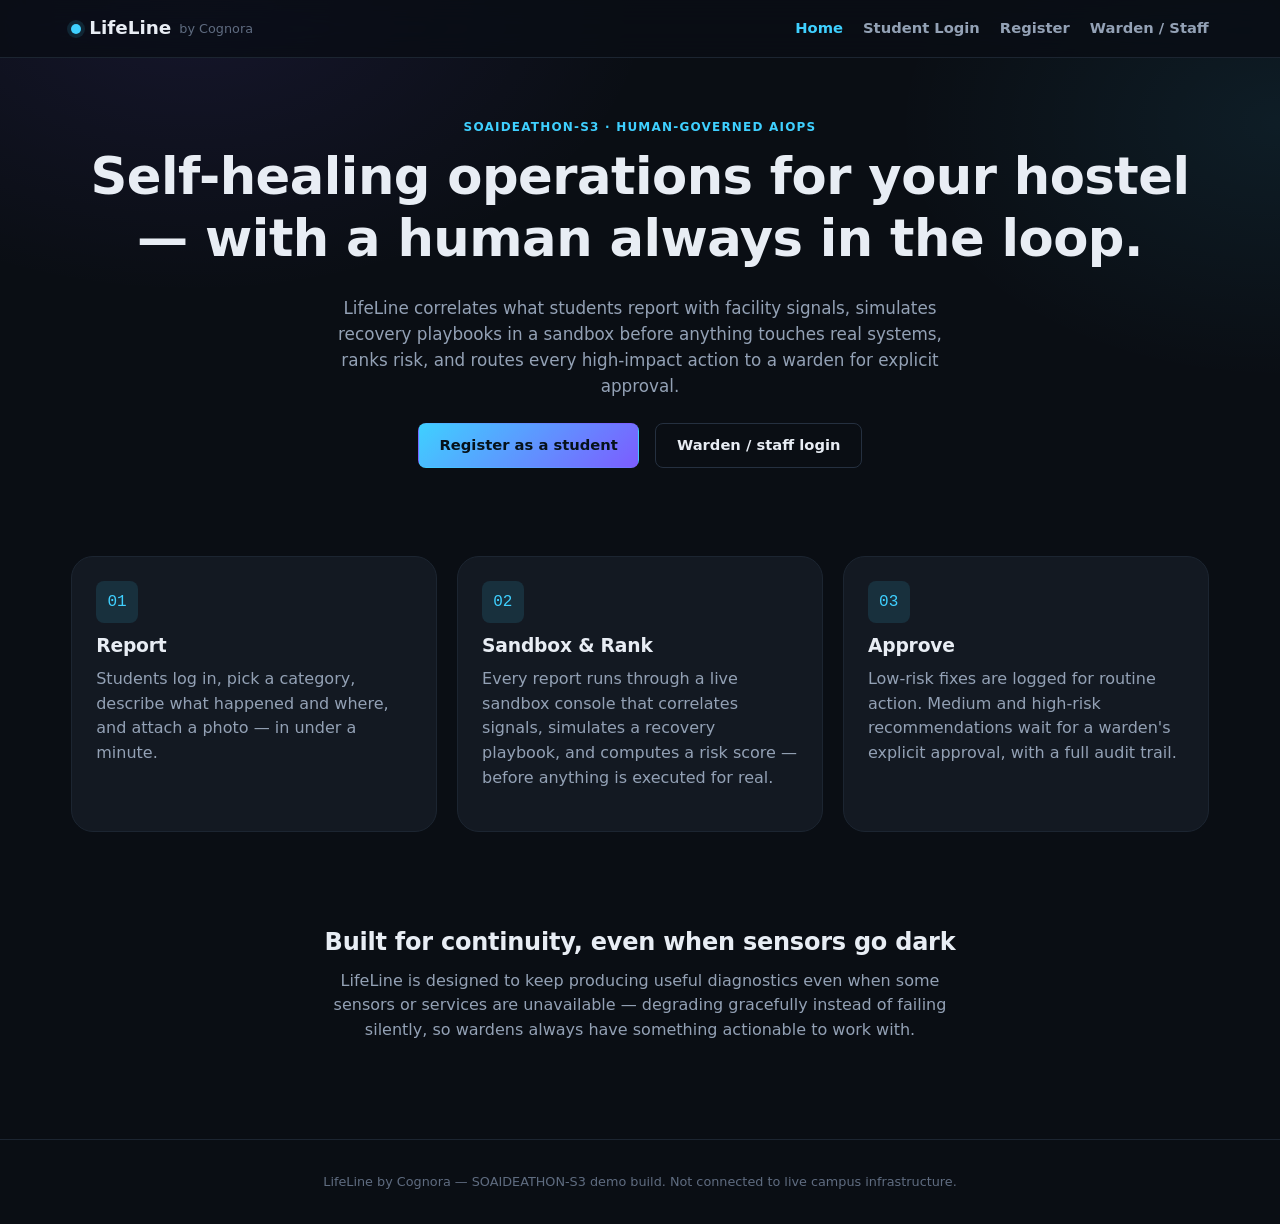
==== lifeline/index.html @ 4afcc05f "first commit" ====
<!DOCTYPE html>
<html lang="en">
<head>
  <meta charset="UTF-8">
  <meta name="viewport" content="width=device-width, initial-scale=1.0">
  <title>LifeLine by Cognora — Self-Healing Hostel Ops Controller</title>
  <meta name="description" content="LifeLine by Cognora is a human-governed AI Ops platform for hostel infrastructure — students report issues, an AI engine simulates and ranks fixes in a sandbox, and wardens approve high-impact actions.">
  <link rel="stylesheet" href="css/style.css">
</head>
<body>
  <a class="skip-link" href="#main-content">Skip to main content</a>

  <header class="site-header">
    <div class="container nav-bar">
      <a class="brand" href="index.html">
        <span class="brand__pulse" aria-hidden="true"></span>
        LifeLine <span class="brand__sub">by Cognora</span>
      </a>
      <nav class="nav-links" aria-label="Primary">
        <a href="index.html" aria-current="page">Home</a>
        <a href="login.html">Student Login</a>
        <a href="register.html">Register</a>
        <a href="admin-login.html">Warden / Staff</a>
      </nav>
    </div>
  </header>

  <main id="main-content">
    <section class="hero">
      <div class="container">
        <p class="eyebrow">SOAIDEATHON-S3 · Human-Governed AIOps</p>
        <h1>Self-healing operations for your hostel — with a human always in the loop.</h1>
        <p class="lede">
          LifeLine correlates what students report with facility signals, simulates recovery
          playbooks in a sandbox before anything touches real systems, ranks risk, and routes
          every high-impact action to a warden for explicit approval.
        </p>
        <div class="cluster" style="display:flex; gap:1rem; justify-content:center; flex-wrap:wrap; margin-top:1.5rem;">
          <a class="btn btn--primary" href="register.html">Register as a student</a>
          <a class="btn btn--ghost" href="admin-login.html">Warden / staff login</a>
        </div>
      </div>
    </section>

    <section class="section">
      <div class="container">
        <div class="grid grid--auto">
          <div class="card">
            <div class="card-grid-icon" aria-hidden="true">01</div>
            <h3>Report</h3>
            <p>Students log in, pick a category, describe what happened and where, and attach a photo — in under a minute.</p>
          </div>
          <div class="card">
            <div class="card-grid-icon" aria-hidden="true">02</div>
            <h3>Sandbox &amp; Rank</h3>
            <p>Every report runs through a live sandbox console that correlates signals, simulates a recovery playbook, and computes a risk score — before anything is executed for real.</p>
          </div>
          <div class="card">
            <div class="card-grid-icon" aria-hidden="true">03</div>
            <h3>Approve</h3>
            <p>Low-risk fixes are logged for routine action. Medium and high-risk recommendations wait for a warden's explicit approval, with a full audit trail.</p>
          </div>
        </div>
      </div>
    </section>

    <section class="section">
      <div class="container container--narrow" style="text-align:center;">
        <h2>Built for continuity, even when sensors go dark</h2>
        <p>
          LifeLine is designed to keep producing useful diagnostics even when some sensors or
          services are unavailable — degrading gracefully instead of failing silently, so wardens
          always have something actionable to work with.
        </p>
      </div>
    </section>
  </main>

  <footer class="site-footer">
    <div class="container">
      LifeLine by Cognora — SOAIDEATHON-S3 demo build. Not connected to live campus infrastructure.
    </div>
  </footer>
</body>
</html>
---- lifeline/css/style.css ----
/* ============================================================================
   LifeLine by Cognora — Shared Stylesheet
   Sections: Tokens, Reset, Layout, Nav, Buttons, Cards, Forms, Auth,
             Report Flow, Sandbox Console, Risk Badges, Admin Dashboard,
             Audit Trail, Toasts, Responsive
   ============================================================================ */

:root {
  --bg: #0a0e14;
  --bg-alt: #0f141c;
  --surface: #131922;
  --surface-2: #1a212c;
  --border: #253040;
  --border-soft: #1c2531;
  --text: #e8edf4;
  --text-muted: #93a1b5;
  --text-faint: #5f6c80;

  --accent: #3fd0ff;
  --accent-2: #7c5cff;
  --accent-soft: rgba(63, 208, 255, 0.12);

  --risk-low: #35d68f;
  --risk-low-bg: rgba(53, 214, 143, 0.12);
  --risk-medium: #ffb84d;
  --risk-medium-bg: rgba(255, 184, 77, 0.12);
  --risk-high: #ff5d6c;
  --risk-high-bg: rgba(255, 93, 108, 0.14);

  --status-pending: #ffb84d;
  --status-review: #3fd0ff;
  --status-approved: #35d68f;
  --status-rejected: #ff5d6c;

  --radius-sm: 8px;
  --radius-md: 14px;
  --radius-lg: 22px;
  --font-sans: "Segoe UI", system-ui, -apple-system, "Inter", "Helvetica Neue", Arial, sans-serif;
  --font-mono: "Cascadia Code", "SFMono-Regular", Consolas, Menlo, monospace;
  --transition: 200ms cubic-bezier(0.4, 0, 0.2, 1);
  --container: min(76rem, 92vw);
}

* , *::before, *::after { box-sizing: border-box; }

html { scroll-behavior: smooth; }

body {
  margin: 0;
  min-width: 320px;
  background:
    radial-gradient(60% 40% at 15% 0%, rgba(124, 92, 255, 0.10), transparent 60%),
    radial-gradient(50% 35% at 100% 10%, rgba(63, 208, 255, 0.08), transparent 60%),
    var(--bg);
  color: var(--text);
  font-family: var(--font-sans);
  line-height: 1.55;
  overflow-x: hidden;
}

img { max-width: 100%; display: block; }

h1, h2, h3, h4 { line-height: 1.2; margin: 0 0 0.5em; letter-spacing: -0.01em; }
p { margin: 0 0 1em; color: var(--text-muted); }
a { color: var(--accent); text-decoration: none; }
a:hover { text-decoration: underline; }

::selection { background: var(--accent-soft); color: var(--text); }

/* --------------------------------------------------------------------------
   LAYOUT
   -------------------------------------------------------------------------- */
.container { width: 100%; max-width: var(--container); margin-inline: auto; padding-inline: 1.25rem; }
.container--narrow { max-width: 42rem; }
.section { padding-block: 3rem; }
.stack { display: flex; flex-direction: column; gap: 1rem; }
.grid { display: grid; gap: 1.25rem; }
.grid--auto { grid-template-columns: repeat(auto-fit, minmax(min(100%, 15rem), 1fr)); }

:focus { outline: none; }
a:focus-visible, button:focus-visible, input:focus-visible, textarea:focus-visible, select:focus-visible {
  outline: 2px solid var(--accent);
  outline-offset: 3px;
  border-radius: var(--radius-sm);
}

/* --------------------------------------------------------------------------
   NAV / HEADER
   -------------------------------------------------------------------------- */
.site-header {
  position: sticky;
  top: 0;
  z-index: 100;
  background: rgba(10, 14, 20, 0.85);
  backdrop-filter: blur(14px) saturate(160%);
  border-bottom: 1px solid var(--border-soft);
}

.nav-bar {
  display: flex;
  align-items: center;
  justify-content: space-between;
  gap: 1rem;
  padding-block: 0.9rem;
  flex-wrap: wrap;
}

.brand {
  display: inline-flex;
  align-items: center;
  gap: 0.5rem;
  font-weight: 800;
  font-size: 1.15rem;
  color: var(--text);
  text-decoration: none;
}

.brand__pulse {
  width: 10px; height: 10px; border-radius: 50%;
  background: var(--accent);
  box-shadow: 0 0 0 4px var(--accent-soft);
  animation: pulse 2.2s ease-in-out infinite;
  flex-shrink: 0;
}

.brand__sub { color: var(--text-faint); font-weight: 500; font-size: 0.8rem; }

.nav-links { display: flex; align-items: center; gap: 1.25rem; flex-wrap: wrap; }
.nav-links a { color: var(--text-muted); font-weight: 600; font-size: 0.92rem; text-decoration: none; }
.nav-links a:hover { color: var(--text); }
.nav-links a[aria-current="page"] { color: var(--accent); }

/* --------------------------------------------------------------------------
   BUTTONS
   -------------------------------------------------------------------------- */
.btn {
  display: inline-flex;
  align-items: center;
  justify-content: center;
  gap: 0.5rem;
  min-height: 2.75rem;
  padding: 0.7em 1.4em;
  border-radius: var(--radius-sm);
  font-weight: 700;
  font-size: 0.92rem;
  cursor: pointer;
  border: 1px solid transparent;
  transition: transform var(--transition), background-color var(--transition), border-color var(--transition), box-shadow var(--transition);
  text-decoration: none !important;
}
.btn:active { transform: translateY(1px); }
.btn:disabled { opacity: 0.55; cursor: not-allowed; }

.btn--primary {
  background: linear-gradient(135deg, var(--accent), var(--accent-2));
  color: #06121a;
}
.btn--primary:hover { box-shadow: 0 10px 26px -10px rgba(63, 208, 255, 0.5); }

.btn--ghost { background: transparent; color: var(--text); border-color: var(--border); }
.btn--ghost:hover { border-color: var(--accent); color: var(--accent); }

.btn--danger { background: transparent; color: var(--risk-high); border-color: rgba(255, 93, 108, 0.4); }
.btn--danger:hover { background: var(--risk-high-bg); }

.btn--block { width: 100%; }
.btn--sm { min-height: 2.2rem; padding: 0.45em 1em; font-size: 0.82rem; }

/* --------------------------------------------------------------------------
   CARDS
   -------------------------------------------------------------------------- */
.card {
  background: var(--surface);
  border: 1px solid var(--border-soft);
  border-radius: var(--radius-lg);
  padding: 1.5rem;
}

.card--tight { padding: 1.1rem; border-radius: var(--radius-md); }

.card-grid-icon {
  width: 2.6rem; height: 2.6rem;
  display: grid; place-items: center;
  border-radius: var(--radius-sm);
  background: var(--accent-soft);
  color: var(--accent);
  font-family: var(--font-mono);
  margin-bottom: 0.75rem;
}

/* --------------------------------------------------------------------------
   FORMS
   -------------------------------------------------------------------------- */
.field { display: flex; flex-direction: column; gap: 0.4rem; margin-bottom: 1.1rem; }
.field label { font-size: 0.85rem; font-weight: 700; color: var(--text); }
.field .hint { font-size: 0.78rem; color: var(--text-faint); }
.required-mark { color: var(--accent); }

input, textarea, select {
  font: inherit;
  color: var(--text);
  background: var(--bg-alt);
  border: 1px solid var(--border);
  border-radius: var(--radius-sm);
  padding: 0.75em 0.9em;
  min-height: 2.75rem;
  width: 100%;
  transition: border-color var(--transition), box-shadow var(--transition);
}
textarea { min-height: 7rem; resize: vertical; }
input::placeholder, textarea::placeholder { color: var(--text-faint); }
input:hover, textarea:hover, select:hover { border-color: #37455a; }
input:focus-visible, textarea:focus-visible, select:focus-visible { border-color: var(--accent); }

input[type="file"] {
  padding: 0.6em;
  background: var(--bg-alt);
  cursor: pointer;
}

.field-error {
  font-size: 0.78rem;
  color: var(--risk-high);
  min-height: 1em;
}

.form-grid { display: grid; gap: 1rem 1.25rem; grid-template-columns: 1fr; }
@media (min-width: 40rem) {
  .form-grid--two { grid-template-columns: 1fr 1fr; }
}

/* --------------------------------------------------------------------------
   AUTH SHELL
   -------------------------------------------------------------------------- */
.auth-shell {
  min-height: calc(100vh - 68px);
  display: grid;
  place-items: center;
  padding-block: 3rem;
}

.auth-card {
  width: min(30rem, 92vw);
  background: var(--surface);
  border: 1px solid var(--border-soft);
  border-radius: var(--radius-lg);
  padding: 2rem;
}

.auth-card--wide { width: min(40rem, 94vw); }

.auth-card__foot {
  text-align: center;
  margin-top: 1.25rem;
  font-size: 0.88rem;
  color: var(--text-muted);
}

/* --------------------------------------------------------------------------
   STATUS / RISK BADGES
   -------------------------------------------------------------------------- */
.badge {
  display: inline-flex;
  align-items: center;
  gap: 0.4em;
  font-size: 0.72rem;
  font-weight: 800;
  letter-spacing: 0.03em;
  text-transform: uppercase;
  padding: 0.32em 0.7em;
  border-radius: 999px;
  border: 1px solid transparent;
}

.badge::before { content: ""; width: 0.5em; height: 0.5em; border-radius: 50%; flex-shrink: 0; }

.badge--risk-low { color: var(--risk-low); background: var(--risk-low-bg); }
.badge--risk-low::before { background: var(--risk-low); }
.badge--risk-medium { color: var(--risk-medium); background: var(--risk-medium-bg); }
.badge--risk-medium::before { background: var(--risk-medium); }
.badge--risk-high { color: var(--risk-high); background: var(--risk-high-bg); }
.badge--risk-high::before { background: var(--risk-high); }

.badge--status-pending { color: var(--status-pending); background: rgba(255, 184, 77, 0.12); }
.badge--status-pending::before { background: var(--status-pending); }
.badge--status-in_review { color: var(--status-review); background: var(--accent-soft); }
.badge--status-in_review::before { background: var(--status-review); }
.badge--status-approved { color: var(--status-approved); background: rgba(53, 214, 143, 0.12); }
.badge--status-approved::before { background: var(--status-approved); }
.badge--status-rejected { color: var(--status-rejected); background: rgba(255, 93, 108, 0.12); }
.badge--status-rejected::before { background: var(--status-rejected); }

/* --------------------------------------------------------------------------
   REPORT FORM
   -------------------------------------------------------------------------- */
.category-grid {
  display: grid;
  grid-template-columns: repeat(auto-fill, minmax(9rem, 1fr));
  gap: 0.6rem;
}

.category-option { position: relative; }
.category-option input {
  position: absolute;
  opacity: 0;
  inset: 0;
  width: 100%;
  height: 100%;
  min-height: 0;
  cursor: pointer;
}

.category-option label {
  display: flex;
  flex-direction: column;
  align-items: center;
  gap: 0.35rem;
  text-align: center;
  padding: 0.9rem 0.5rem;
  border: 1px solid var(--border);
  border-radius: var(--radius-md);
  background: var(--bg-alt);
  font-size: 0.82rem;
  font-weight: 700;
  color: var(--text-muted);
  cursor: pointer;
  transition: border-color var(--transition), color var(--transition), background var(--transition);
}

.category-option label .emoji { font-size: 1.4rem; }

.category-option input:checked + label {
  border-color: var(--accent);
  color: var(--text);
  background: var(--accent-soft);
}

.category-option input:focus-visible + label {
  outline: 2px solid var(--accent);
  outline-offset: 2px;
}

/* --------------------------------------------------------------------------
   SANDBOX CONSOLE — the centerpiece
   -------------------------------------------------------------------------- */
.sandbox {
  border: 1px solid rgba(63, 208, 255, 0.35);
  border-radius: var(--radius-lg);
  background:
    linear-gradient(180deg, rgba(63, 208, 255, 0.05), transparent 40%),
    var(--surface);
  overflow: hidden;
  box-shadow: 0 0 0 1px rgba(63, 208, 255, 0.05), 0 30px 60px -30px rgba(63, 208, 255, 0.25);
}

.sandbox__header {
  display: flex;
  align-items: center;
  justify-content: space-between;
  gap: 1rem;
  padding: 1rem 1.4rem;
  border-bottom: 1px solid var(--border-soft);
  background: rgba(63, 208, 255, 0.04);
}

.sandbox__title { display: flex; align-items: center; gap: 0.6rem; margin: 0; font-size: 1.05rem; }

.sandbox__dot {
  width: 10px; height: 10px; border-radius: 50%;
  background: var(--text-faint);
  flex-shrink: 0;
}
.sandbox--running .sandbox__dot { background: var(--accent); animation: pulse 1.2s ease-in-out infinite; }
.sandbox--done .sandbox__dot { background: var(--risk-low); }

.sandbox__status-text { font-family: var(--font-mono); font-size: 0.78rem; color: var(--text-faint); }

.sandbox__body { padding: 1.4rem; }

.sandbox__log {
  font-family: var(--font-mono);
  font-size: 0.85rem;
  background: #060a10;
  border: 1px solid var(--border-soft);
  border-radius: var(--radius-md);
  padding: 1rem 1.1rem;
  max-height: 16rem;
  overflow-y: auto;
}

.sandbox__log-line {
  display: flex;
  gap: 0.6rem;
  padding-block: 0.28rem;
  color: var(--text-muted);
  opacity: 0;
  animation: fade-in var(--transition) forwards;
}

.sandbox__log-line .ts { color: var(--text-faint); flex-shrink: 0; }
.sandbox__log-line .ok { color: var(--risk-low); }
.sandbox__log-line .warn { color: var(--risk-medium); }
.sandbox__log-line .crit { color: var(--risk-high); }

.sandbox__meter-row {
  display: grid;
  grid-template-columns: repeat(auto-fit, minmax(9rem, 1fr));
  gap: 0.9rem;
  margin-top: 1.2rem;
}

.sandbox__meter { text-align: center; }
.sandbox__meter-value { font-family: var(--font-mono); font-size: 1.3rem; font-weight: 700; color: var(--accent); }
.sandbox__meter-label { font-size: 0.72rem; text-transform: uppercase; letter-spacing: 0.06em; color: var(--text-faint); }

.sandbox__result {
  margin-top: 1.4rem;
  padding-top: 1.4rem;
  border-top: 1px dashed var(--border);
  display: none;
}
.sandbox--done .sandbox__result { display: block; }

.sandbox__approval-note {
  display: flex;
  gap: 0.6rem;
  align-items: flex-start;
  padding: 0.9rem 1rem;
  border-radius: var(--radius-md);
  background: var(--risk-medium-bg);
  border: 1px solid rgba(255, 184, 77, 0.35);
  font-size: 0.85rem;
  margin-top: 1rem;
}

/* --------------------------------------------------------------------------
   AUDIT TRAIL
   -------------------------------------------------------------------------- */
.audit-trail {
  border-left: 2px solid var(--border);
  padding-left: 1.1rem;
  display: flex;
  flex-direction: column;
  gap: 0.9rem;
  margin-left: 0.2rem;
}

.audit-item { position: relative; font-size: 0.85rem; }
.audit-item::before {
  content: "";
  position: absolute;
  left: -1.42rem;
  top: 0.3rem;
  width: 9px; height: 9px;
  border-radius: 50%;
  background: var(--accent);
  box-shadow: 0 0 0 3px var(--bg);
}
.audit-item .audit-actor { font-weight: 700; color: var(--text); }
.audit-item .audit-time { color: var(--text-faint); font-family: var(--font-mono); font-size: 0.75rem; }

/* --------------------------------------------------------------------------
   DASHBOARD (student "my reports" + admin console)
   -------------------------------------------------------------------------- */
.filter-bar {
  display: flex;
  flex-wrap: wrap;
  gap: 0.6rem;
  margin-bottom: 1.5rem;
}

.filter-chip {
  padding: 0.4em 0.9em;
  border-radius: 999px;
  border: 1px solid var(--border);
  background: var(--surface);
  color: var(--text-muted);
  font-size: 0.8rem;
  font-weight: 700;
  cursor: pointer;
}
.filter-chip[aria-pressed="true"] { border-color: var(--accent); color: var(--accent); background: var(--accent-soft); }

.report-row {
  display: grid;
  gap: 0.9rem;
  padding: 1.1rem 1.3rem;
  border: 1px solid var(--border-soft);
  border-radius: var(--radius-md);
  background: var(--surface);
  margin-bottom: 0.9rem;
}

.report-row__top {
  display: flex;
  flex-wrap: wrap;
  align-items: center;
  justify-content: space-between;
  gap: 0.6rem;
}

.report-row__meta { display: flex; flex-wrap: wrap; gap: 0.5rem; font-size: 0.78rem; color: var(--text-faint); }

.report-row__actions { display: flex; gap: 0.6rem; flex-wrap: wrap; margin-top: 0.4rem; }

.report-detail-grid {
  display: grid;
  gap: 1rem;
  grid-template-columns: 1fr;
}
@media (min-width: 55rem) {
  .report-detail-grid { grid-template-columns: 1.3fr 1fr; align-items: start; }
}

.stat-strip {
  display: grid;
  grid-template-columns: repeat(auto-fit, minmax(8rem, 1fr));
  gap: 0.9rem;
  margin-bottom: 1.75rem;
}
.stat-box {
  text-align: center;
  padding: 1.1rem 0.5rem;
  border: 1px solid var(--border-soft);
  border-radius: var(--radius-md);
  background: var(--surface);
}
.stat-box__num { font-family: var(--font-mono); font-size: 1.6rem; font-weight: 700; color: var(--accent); display: block; }
.stat-box__label { font-size: 0.72rem; text-transform: uppercase; letter-spacing: 0.05em; color: var(--text-faint); }

/* --------------------------------------------------------------------------
   TOASTS
   -------------------------------------------------------------------------- */
.toast-region {
  position: fixed;
  bottom: 1.25rem;
  right: 1.25rem;
  z-index: 1000;
  display: flex;
  flex-direction: column;
  gap: 0.6rem;
  max-width: min(24rem, 90vw);
}

.toast {
  padding: 0.85rem 1.1rem;
  border-radius: var(--radius-md);
  background: var(--surface-2);
  border: 1px solid var(--border);
  font-size: 0.85rem;
  box-shadow: 0 12px 30px -12px rgba(0,0,0,0.55);
  animation: fade-in var(--transition) forwards;
}
.toast--error { border-color: rgba(255, 93, 108, 0.5); }
.toast--success { border-color: rgba(53, 214, 143, 0.5); }

/* --------------------------------------------------------------------------
   MISC
   -------------------------------------------------------------------------- */
.eyebrow {
  display: inline-flex;
  align-items: center;
  gap: 0.4em;
  font-size: 0.75rem;
  font-weight: 800;
  letter-spacing: 0.1em;
  text-transform: uppercase;
  color: var(--accent);
  margin-bottom: 0.6rem;
}

.hero {
  padding-block: 3.5rem 2.5rem;
  text-align: center;
}
.hero h1 { font-size: clamp(2rem, 1.6rem + 2vw, 3.2rem); }
.hero p.lede { max-width: 40rem; margin-inline: auto; font-size: 1.05rem; }

.divider { border: none; border-top: 1px solid var(--border-soft); margin-block: 1.5rem; }

.sr-only {
  position: absolute; width: 1px; height: 1px; padding: 0; margin: -1px;
  overflow: hidden; clip: rect(0,0,0,0); white-space: nowrap; border: 0;
}

.skip-link {
  position: absolute; top: -100%; left: 1rem; z-index: 1000;
  background: var(--accent); color: #06121a; padding: 0.5em 1em;
  border-radius: var(--radius-sm); font-weight: 700; transition: top var(--transition);
}
.skip-link:focus { top: 1rem; }

.spinner {
  width: 1em; height: 1em;
  border: 2px solid rgba(255,255,255,0.25);
  border-top-color: currentColor;
  border-radius: 50%;
  animation: spin 0.7s linear infinite;
  display: inline-block;
}

.empty-state {
  text-align: center;
  padding: 3rem 1rem;
  color: var(--text-faint);
  border: 1px dashed var(--border);
  border-radius: var(--radius-lg);
}

/* --------------------------------------------------------------------------
   ANIMATIONS
   -------------------------------------------------------------------------- */
@keyframes pulse {
  0%, 100% { box-shadow: 0 0 0 0 rgba(63, 208, 255, 0.5); }
  50% { box-shadow: 0 0 0 6px rgba(63, 208, 255, 0); }
}
@keyframes fade-in { from { opacity: 0; transform: translateY(4px); } to { opacity: 1; transform: translateY(0); } }
@keyframes spin { to { transform: rotate(360deg); } }

@media (prefers-reduced-motion: reduce) {
  * { animation-duration: 0.01ms !important; }
  html { scroll-behavior: auto; }
}

/* --------------------------------------------------------------------------
   FOOTER
   -------------------------------------------------------------------------- */
.site-footer {
  border-top: 1px solid var(--border-soft);
  padding-block: 2rem;
  margin-top: 2rem;
  text-align: center;
  color: var(--text-faint);
  font-size: 0.8rem;
}
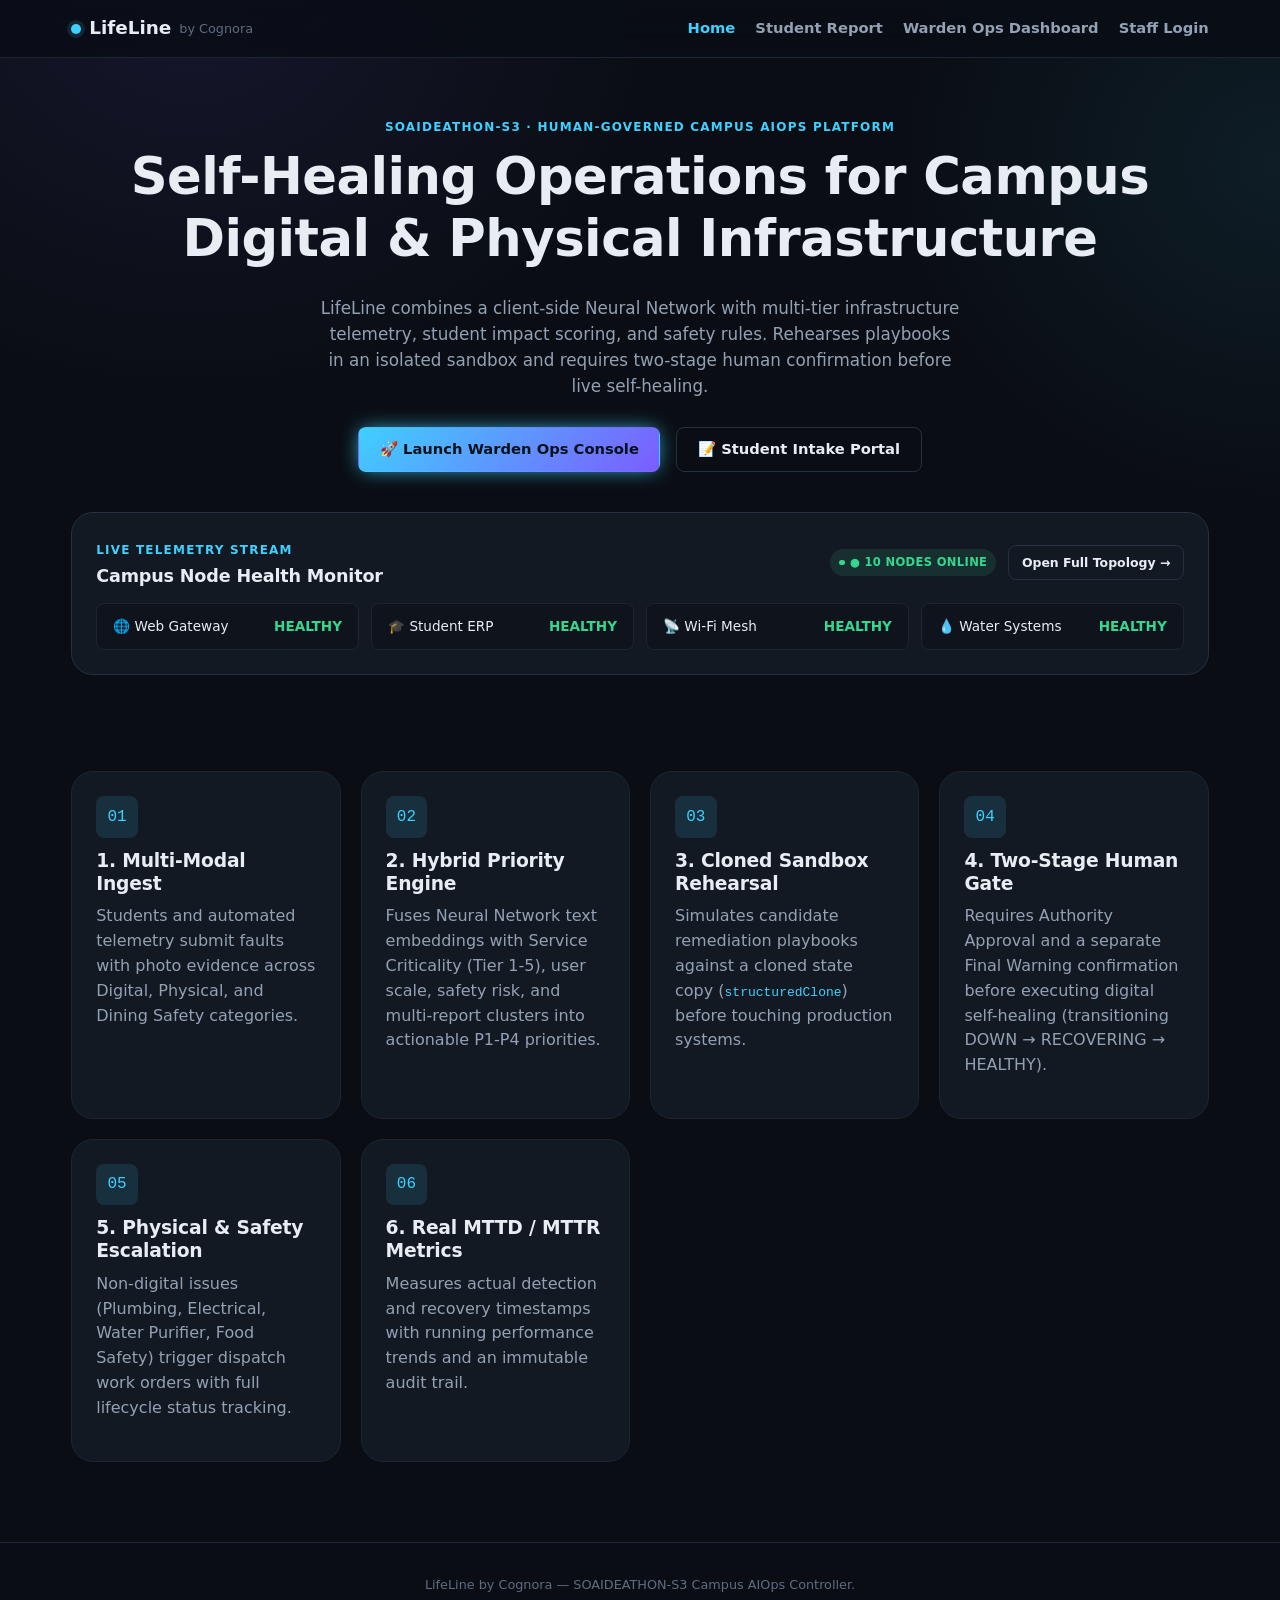
==== commit 19922c5d: "feat: implement comprehensive AIOps admin dashboard with topology, fault injection, and incident mon" ====
--- a/lifeline/index.html
+++ b/lifeline/index.html
@@ -3,8 +3,8 @@
 <head>
   <meta charset="UTF-8">
   <meta name="viewport" content="width=device-width, initial-scale=1.0">
-  <title>LifeLine by Cognora — Self-Healing Hostel Ops Controller</title>
-  <meta name="description" content="LifeLine by Cognora is a human-governed AI Ops platform for hostel infrastructure — students report issues, an AI engine simulates and ranks fixes in a sandbox, and wardens approve high-impact actions.">
+  <title>LifeLine by Cognora — Self-Healing Campus AIOps Controller</title>
+  <meta name="description" content="LifeLine is a human-governed AIOps platform for campus digital and physical infrastructure. Combines Neural Network classification, Hybrid Operational Priority, Sandbox simulation, and Two-Stage Self-Healing.">
   <link rel="stylesheet" href="css/style.css">
 </head>
 <body>
@@ -18,9 +18,9 @@
       </a>
       <nav class="nav-links" aria-label="Primary">
         <a href="index.html" aria-current="page">Home</a>
-        <a href="login.html">Student Login</a>
-        <a href="register.html">Register</a>
-        <a href="admin-login.html">Warden / Staff</a>
+        <a href="report.html">Student Report</a>
+        <a href="admin.html">Warden Ops Dashboard</a>
+        <a href="admin-login.html">Staff Login</a>
       </nav>
     </div>
   </header>
@@ -28,16 +28,51 @@
   <main id="main-content">
     <section class="hero">
       <div class="container">
-        <p class="eyebrow">SOAIDEATHON-S3 · Human-Governed AIOps</p>
-        <h1>Self-healing operations for your hostel — with a human always in the loop.</h1>
+        <p class="eyebrow">SOAIDEATHON-S3 · Human-Governed Campus AIOps Platform</p>
+        <h1>Self-Healing Operations for Campus Digital &amp; Physical Infrastructure</h1>
         <p class="lede">
-          LifeLine correlates what students report with facility signals, simulates recovery
-          playbooks in a sandbox before anything touches real systems, ranks risk, and routes
-          every high-impact action to a warden for explicit approval.
+          LifeLine combines a client-side Neural Network with multi-tier infrastructure telemetry, student impact scoring, and safety rules. Rehearses playbooks in an isolated sandbox and requires two-stage human confirmation before live self-healing.
         </p>
-        <div class="cluster" style="display:flex; gap:1rem; justify-content:center; flex-wrap:wrap; margin-top:1.5rem;">
-          <a class="btn btn--primary" href="register.html">Register as a student</a>
-          <a class="btn btn--ghost" href="admin-login.html">Warden / staff login</a>
+        <div class="cluster" style="display:flex; gap:1rem; justify-content:center; flex-wrap:wrap; margin-top:1.75rem;">
+          <a class="btn btn--primary" href="admin.html" style="box-shadow: 0 0 20px -4px var(--accent);">🚀 Launch Warden Ops Console</a>
+          <a class="btn btn--ghost" href="report.html">📝 Student Intake Portal</a>
+        </div>
+      </div>
+    </section>
+
+    <!-- Interactive Live Campus Infrastructure Status Teaser -->
+    <section class="section" style="padding-top:0;">
+      <div class="container">
+        <div class="card" style="border: 1px solid var(--border); background: var(--surface);">
+          <div style="display: flex; justify-content: space-between; align-items: center; margin-bottom: 1rem; flex-wrap: wrap; gap: 0.5rem;">
+            <div>
+              <span class="eyebrow" style="margin:0;">Live Telemetry Stream</span>
+              <h3 style="margin: 0.25rem 0 0; font-size: 1.1rem;">Campus Node Health Monitor</h3>
+            </div>
+            <div style="display: flex; gap: 0.75rem; align-items: center;">
+              <span class="badge badge--risk-low">● 10 Nodes Online</span>
+              <a href="admin.html" class="btn btn--ghost btn--sm" style="font-size:0.78rem;">Open Full Topology →</a>
+            </div>
+          </div>
+
+          <div style="display: grid; grid-template-columns: repeat(auto-fit, minmax(min(100%, 12rem), 1fr)); gap: 0.75rem; font-size: 0.85rem;">
+            <div style="background: var(--bg-alt); padding: 0.75rem 1rem; border-radius: var(--radius-sm); border: 1px solid var(--border-soft); display: flex; justify-content: space-between; align-items: center;">
+              <span>🌐 Web Gateway</span>
+              <span style="color:#35d68f; font-weight:700;">HEALTHY</span>
+            </div>
+            <div style="background: var(--bg-alt); padding: 0.75rem 1rem; border-radius: var(--radius-sm); border: 1px solid var(--border-soft); display: flex; justify-content: space-between; align-items: center;">
+              <span>🎓 Student ERP</span>
+              <span style="color:#35d68f; font-weight:700;">HEALTHY</span>
+            </div>
+            <div style="background: var(--bg-alt); padding: 0.75rem 1rem; border-radius: var(--radius-sm); border: 1px solid var(--border-soft); display: flex; justify-content: space-between; align-items: center;">
+              <span>📡 Wi-Fi Mesh</span>
+              <span style="color:#35d68f; font-weight:700;">HEALTHY</span>
+            </div>
+            <div style="background: var(--bg-alt); padding: 0.75rem 1rem; border-radius: var(--radius-sm); border: 1px solid var(--border-soft); display: flex; justify-content: space-between; align-items: center;">
+              <span>💧 Water Systems</span>
+              <span style="color:#35d68f; font-weight:700;">HEALTHY</span>
+            </div>
+          </div>
         </div>
       </div>
     </section>
@@ -47,38 +82,42 @@
         <div class="grid grid--auto">
           <div class="card">
             <div class="card-grid-icon" aria-hidden="true">01</div>
-            <h3>Report</h3>
-            <p>Students log in, pick a category, describe what happened and where, and attach a photo — in under a minute.</p>
+            <h3>1. Multi-Modal Ingest</h3>
+            <p>Students and automated telemetry submit faults with photo evidence across Digital, Physical, and Dining Safety categories.</p>
           </div>
           <div class="card">
             <div class="card-grid-icon" aria-hidden="true">02</div>
-            <h3>Sandbox &amp; Rank</h3>
-            <p>Every report runs through a live sandbox console that correlates signals, simulates a recovery playbook, and computes a risk score — before anything is executed for real.</p>
+            <h3>2. Hybrid Priority Engine</h3>
+            <p>Fuses Neural Network text embeddings with Service Criticality (Tier 1-5), user scale, safety risk, and multi-report clusters into actionable P1-P4 priorities.</p>
           </div>
           <div class="card">
             <div class="card-grid-icon" aria-hidden="true">03</div>
-            <h3>Approve</h3>
-            <p>Low-risk fixes are logged for routine action. Medium and high-risk recommendations wait for a warden's explicit approval, with a full audit trail.</p>
+            <h3>3. Cloned Sandbox Rehearsal</h3>
+            <p>Simulates candidate remediation playbooks against a cloned state copy (<code style="color:var(--accent);">structuredClone</code>) before touching production systems.</p>
+          </div>
+          <div class="card">
+            <div class="card-grid-icon" aria-hidden="true">04</div>
+            <h3>4. Two-Stage Human Gate</h3>
+            <p>Requires Authority Approval and a separate Final Warning confirmation before executing digital self-healing (transitioning DOWN → RECOVERING → HEALTHY).</p>
+          </div>
+          <div class="card">
+            <div class="card-grid-icon" aria-hidden="true">05</div>
+            <h3>5. Physical &amp; Safety Escalation</h3>
+            <p>Non-digital issues (Plumbing, Electrical, Water Purifier, Food Safety) trigger dispatch work orders with full lifecycle status tracking.</p>
+          </div>
+          <div class="card">
+            <div class="card-grid-icon" aria-hidden="true">06</div>
+            <h3>6. Real MTTD / MTTR Metrics</h3>
+            <p>Measures actual detection and recovery timestamps with running performance trends and an immutable audit trail.</p>
           </div>
         </div>
-      </div>
-    </section>
-
-    <section class="section">
-      <div class="container container--narrow" style="text-align:center;">
-        <h2>Built for continuity, even when sensors go dark</h2>
-        <p>
-          LifeLine is designed to keep producing useful diagnostics even when some sensors or
-          services are unavailable — degrading gracefully instead of failing silently, so wardens
-          always have something actionable to work with.
-        </p>
       </div>
     </section>
   </main>
 
   <footer class="site-footer">
     <div class="container">
-      LifeLine by Cognora — SOAIDEATHON-S3 demo build. Not connected to live campus infrastructure.
+      LifeLine by Cognora — SOAIDEATHON-S3 Campus AIOps Controller.
     </div>
   </footer>
 </body>
--- a/lifeline/css/style.css
+++ b/lifeline/css/style.css
@@ -633,3 +633,370 @@
   color: var(--text-faint);
   font-size: 0.8rem;
 }
+
+/* ==========================================================================
+   LIFELINE AIOPS EXPANDED MODULES & STYLES (v2.0)
+   ========================================================================== */
+
+/* Priority Badges */
+.badge--priority-critical { background: rgba(239, 68, 68, 0.18); color: #f87171; border: 1px solid rgba(239, 68, 68, 0.4); font-weight: 800; }
+.badge--priority-high { background: rgba(249, 115, 22, 0.18); color: #fb923c; border: 1px solid rgba(249, 115, 22, 0.4); font-weight: 800; }
+.badge--priority-medium { background: rgba(234, 179, 8, 0.18); color: #facc15; border: 1px solid rgba(234, 179, 8, 0.4); font-weight: 800; }
+.badge--priority-low { background: rgba(16, 185, 129, 0.18); color: #34d399; border: 1px solid rgba(16, 185, 129, 0.4); font-weight: 800; }
+
+/* Admin Tab Navigation */
+.admin-tabs {
+  display: flex;
+  gap: 0.5rem;
+  overflow-x: auto;
+  padding-bottom: 0.75rem;
+  margin-bottom: 1.75rem;
+  border-bottom: 1px solid var(--border-soft);
+  scrollbar-width: thin;
+}
+.admin-tab-btn {
+  display: inline-flex;
+  align-items: center;
+  gap: 0.5rem;
+  padding: 0.65rem 1.1rem;
+  border-radius: var(--radius-sm);
+  background: var(--surface);
+  border: 1px solid var(--border);
+  color: var(--text-muted);
+  font-weight: 700;
+  font-size: 0.88rem;
+  cursor: pointer;
+  white-space: nowrap;
+  transition: all var(--transition);
+}
+.admin-tab-btn:hover {
+  background: var(--surface-2);
+  color: var(--text);
+  border-color: var(--accent);
+}
+.admin-tab-btn.active {
+  background: var(--accent-soft);
+  color: var(--accent);
+  border-color: var(--accent);
+  box-shadow: 0 0 16px -4px var(--accent);
+}
+
+/* Campus Topology Visualizer */
+.topology-grid {
+  display: grid;
+  grid-template-columns: repeat(auto-fit, minmax(min(100%, 15.5rem), 1fr));
+  gap: 1.25rem;
+  margin-top: 1rem;
+}
+.topology-card {
+  background: var(--surface);
+  border: 1px solid var(--border);
+  border-radius: var(--radius-md);
+  padding: 1.25rem;
+  display: flex;
+  flex-direction: column;
+  justify-content: space-between;
+  position: relative;
+  overflow: hidden;
+  transition: transform var(--transition), border-color var(--transition), box-shadow var(--transition);
+}
+.topology-card:hover {
+  transform: translateY(-3px);
+  border-color: var(--border-soft);
+  box-shadow: 0 12px 24px -8px rgba(0,0,0,0.4);
+}
+.topology-card__top {
+  display: flex;
+  align-items: flex-start;
+  justify-content: space-between;
+  gap: 0.75rem;
+  margin-bottom: 0.85rem;
+}
+.topology-card__icon {
+  font-size: 1.75rem;
+  line-height: 1;
+}
+.topology-card__name {
+  font-weight: 700;
+  font-size: 1rem;
+  color: var(--text);
+  margin: 0;
+}
+.topology-card__scope {
+  font-size: 0.75rem;
+  color: var(--text-faint);
+  text-transform: uppercase;
+  letter-spacing: 0.05em;
+  font-weight: 700;
+}
+.node-status-badge {
+  display: inline-flex;
+  align-items: center;
+  gap: 0.4rem;
+  padding: 0.3em 0.75em;
+  border-radius: 999px;
+  font-size: 0.75rem;
+  font-weight: 800;
+  text-transform: uppercase;
+}
+.node--healthy { background: rgba(53, 214, 143, 0.15); color: #35d68f; border: 1px solid rgba(53, 214, 143, 0.35); }
+.node--healthy .status-dot { background: #35d68f; box-shadow: 0 0 8px #35d68f; }
+.node--down { background: rgba(255, 93, 108, 0.18); color: #ff5d6c; border: 1px solid rgba(255, 93, 108, 0.45); animation: pulse-border 1.5s infinite; }
+.node--down .status-dot { background: #ff5d6c; box-shadow: 0 0 10px #ff5d6c; }
+.node--recovering { background: rgba(63, 208, 255, 0.18); color: #3fd0ff; border: 1px solid rgba(63, 208, 255, 0.45); }
+.node--recovering .status-dot { background: #3fd0ff; box-shadow: 0 0 10px #3fd0ff; animation: spin 1s linear infinite; }
+.node--degraded { background: rgba(255, 184, 77, 0.18); color: #ffb84d; border: 1px solid rgba(255, 184, 77, 0.4); }
+
+.status-dot {
+  width: 8px;
+  height: 8px;
+  border-radius: 50%;
+  display: inline-block;
+}
+
+/* Fault Injection Console */
+.fault-section-header {
+  display: flex;
+  align-items: center;
+  justify-content: space-between;
+  margin-top: 2rem;
+  margin-bottom: 1rem;
+  border-bottom: 1px solid var(--border-soft);
+  padding-bottom: 0.5rem;
+}
+.fault-grid {
+  display: grid;
+  grid-template-columns: repeat(auto-fit, minmax(min(100%, 20rem), 1fr));
+  gap: 1.25rem;
+}
+.fault-card {
+  background: var(--surface);
+  border: 1px solid var(--border);
+  border-radius: var(--radius-md);
+  padding: 1.25rem;
+  display: flex;
+  flex-direction: column;
+  justify-content: space-between;
+  transition: all var(--transition);
+  position: relative;
+}
+.fault-card--digital { border-left: 4px solid var(--accent); }
+.fault-card--physical { border-left: 4px solid #f59e0b; }
+.fault-card--safety { border-left: 4px solid #ef4444; }
+.fault-card:hover {
+  transform: translateY(-3px);
+  border-color: var(--border);
+  box-shadow: 0 10px 25px -5px rgba(0,0,0,0.5);
+}
+.fault-card__title {
+  font-size: 1.05rem;
+  font-weight: 700;
+  margin-bottom: 0.35rem;
+  color: var(--text);
+}
+.fault-card__desc {
+  font-size: 0.85rem;
+  color: var(--text-muted);
+  line-height: 1.45;
+  margin-bottom: 1rem;
+}
+.fault-card__meta {
+  display: flex;
+  gap: 0.6rem;
+  flex-wrap: wrap;
+  font-size: 0.75rem;
+  font-weight: 600;
+  color: var(--text-faint);
+  margin-bottom: 1.25rem;
+}
+.btn--fault-trigger {
+  width: 100%;
+  background: rgba(255, 93, 108, 0.15);
+  color: #ff8c97;
+  border: 1px solid rgba(255, 93, 108, 0.35);
+  font-weight: 700;
+  font-size: 0.85rem;
+  padding: 0.65rem 1rem;
+}
+.btn--fault-trigger:hover {
+  background: #ff5d6c;
+  color: #0a0e14;
+  box-shadow: 0 0 16px rgba(255, 93, 108, 0.5);
+}
+
+/* Two-Stage Confirmation Modal */
+.modal-overlay {
+  position: fixed;
+  inset: 0;
+  z-index: 1000;
+  background: rgba(4, 7, 12, 0.82);
+  backdrop-filter: blur(8px);
+  display: flex;
+  align-items: center;
+  justify-content: center;
+  padding: 1.25rem;
+  animation: fade-in 180ms ease forwards;
+}
+.modal-card {
+  background: var(--surface);
+  border: 1px solid var(--border);
+  border-radius: var(--radius-lg);
+  max-width: 36rem;
+  width: 100%;
+  padding: 2rem;
+  box-shadow: 0 24px 48px -12px rgba(0,0,0,0.85);
+  position: relative;
+}
+.modal-warning-box {
+  background: rgba(245, 158, 11, 0.12);
+  border: 1px solid rgba(245, 158, 11, 0.35);
+  border-radius: var(--radius-sm);
+  padding: 1rem;
+  margin-block: 1.25rem;
+  display: flex;
+  gap: 0.85rem;
+  align-items: flex-start;
+}
+.modal-warning-box p {
+  margin: 0;
+  font-size: 0.85rem;
+  color: #fde68a;
+  line-height: 1.45;
+}
+.modal-actions {
+  display: flex;
+  gap: 1rem;
+  justify-content: flex-end;
+  margin-top: 1.75rem;
+  flex-wrap: wrap;
+}
+
+/* MTTD / MTTR Analytics Dashboard */
+.metrics-dashboard-grid {
+  display: grid;
+  grid-template-columns: repeat(auto-fit, minmax(min(100%, 18rem), 1fr));
+  gap: 1.25rem;
+  margin-bottom: 2rem;
+}
+.metric-hero {
+  background: var(--surface);
+  border: 1px solid var(--border);
+  border-radius: var(--radius-md);
+  padding: 1.5rem;
+  text-align: center;
+  position: relative;
+  overflow: hidden;
+}
+.metric-hero::before {
+  content: "";
+  position: absolute;
+  top: 0;
+  left: 0;
+  right: 0;
+  height: 3px;
+  background: linear-gradient(90deg, var(--accent), var(--accent-2));
+}
+.metric-hero__num {
+  font-size: 2.75rem;
+  font-weight: 900;
+  color: var(--accent);
+  line-height: 1;
+  font-family: var(--font-mono);
+  margin-block: 0.5rem 0.25rem;
+}
+.metric-hero__label {
+  font-size: 0.85rem;
+  font-weight: 700;
+  color: var(--text-muted);
+  text-transform: uppercase;
+  letter-spacing: 0.05em;
+}
+.metric-history-list {
+  display: flex;
+  flex-direction: column;
+  gap: 0.6rem;
+  margin-top: 1rem;
+}
+.metric-history-item {
+  display: flex;
+  justify-content: space-between;
+  align-items: center;
+  padding: 0.55rem 0.85rem;
+  background: var(--bg-alt);
+  border-radius: var(--radius-sm);
+  font-size: 0.82rem;
+  border: 1px solid var(--border-soft);
+}
+
+/* Evidence Gallery */
+.evidence-grid {
+  display: grid;
+  grid-template-columns: repeat(auto-fill, minmax(min(100%, 16rem), 1fr));
+  gap: 1.25rem;
+}
+.evidence-card {
+  background: var(--surface);
+  border: 1px solid var(--border);
+  border-radius: var(--radius-md);
+  overflow: hidden;
+  display: flex;
+  flex-direction: column;
+}
+.evidence-card__img-wrap {
+  position: relative;
+  width: 100%;
+  height: 11rem;
+  background: #080c12;
+}
+.evidence-card__img {
+  width: 100%;
+  height: 100%;
+  object-fit: cover;
+}
+.evidence-card__body {
+  padding: 1rem;
+  display: flex;
+  flex-direction: column;
+  gap: 0.4rem;
+  flex: 1;
+}
+.evidence-card__title {
+  font-size: 0.95rem;
+  font-weight: 700;
+  margin: 0;
+}
+.evidence-card__desc {
+  font-size: 0.8rem;
+  color: var(--text-muted);
+  margin: 0;
+  line-height: 1.4;
+}
+
+/* Physical Work Orders Table */
+.work-orders-table {
+  width: 100%;
+  border-collapse: collapse;
+  margin-top: 1rem;
+  font-size: 0.85rem;
+}
+.work-orders-table th, .work-orders-table td {
+  padding: 0.85rem 1rem;
+  border-bottom: 1px solid var(--border-soft);
+  text-align: left;
+}
+.work-orders-table th {
+  background: var(--bg-alt);
+  color: var(--text-faint);
+  font-weight: 700;
+  text-transform: uppercase;
+  font-size: 0.75rem;
+}
+.work-orders-table tr:hover td {
+  background: rgba(255,255,255,0.02);
+}
+
+/* Animations */
+@keyframes pulse-border {
+  0%, 100% { border-color: rgba(255, 93, 108, 0.45); }
+  50% { border-color: rgba(255, 93, 108, 0.9); box-shadow: 0 0 12px rgba(255, 93, 108, 0.35); }
+}
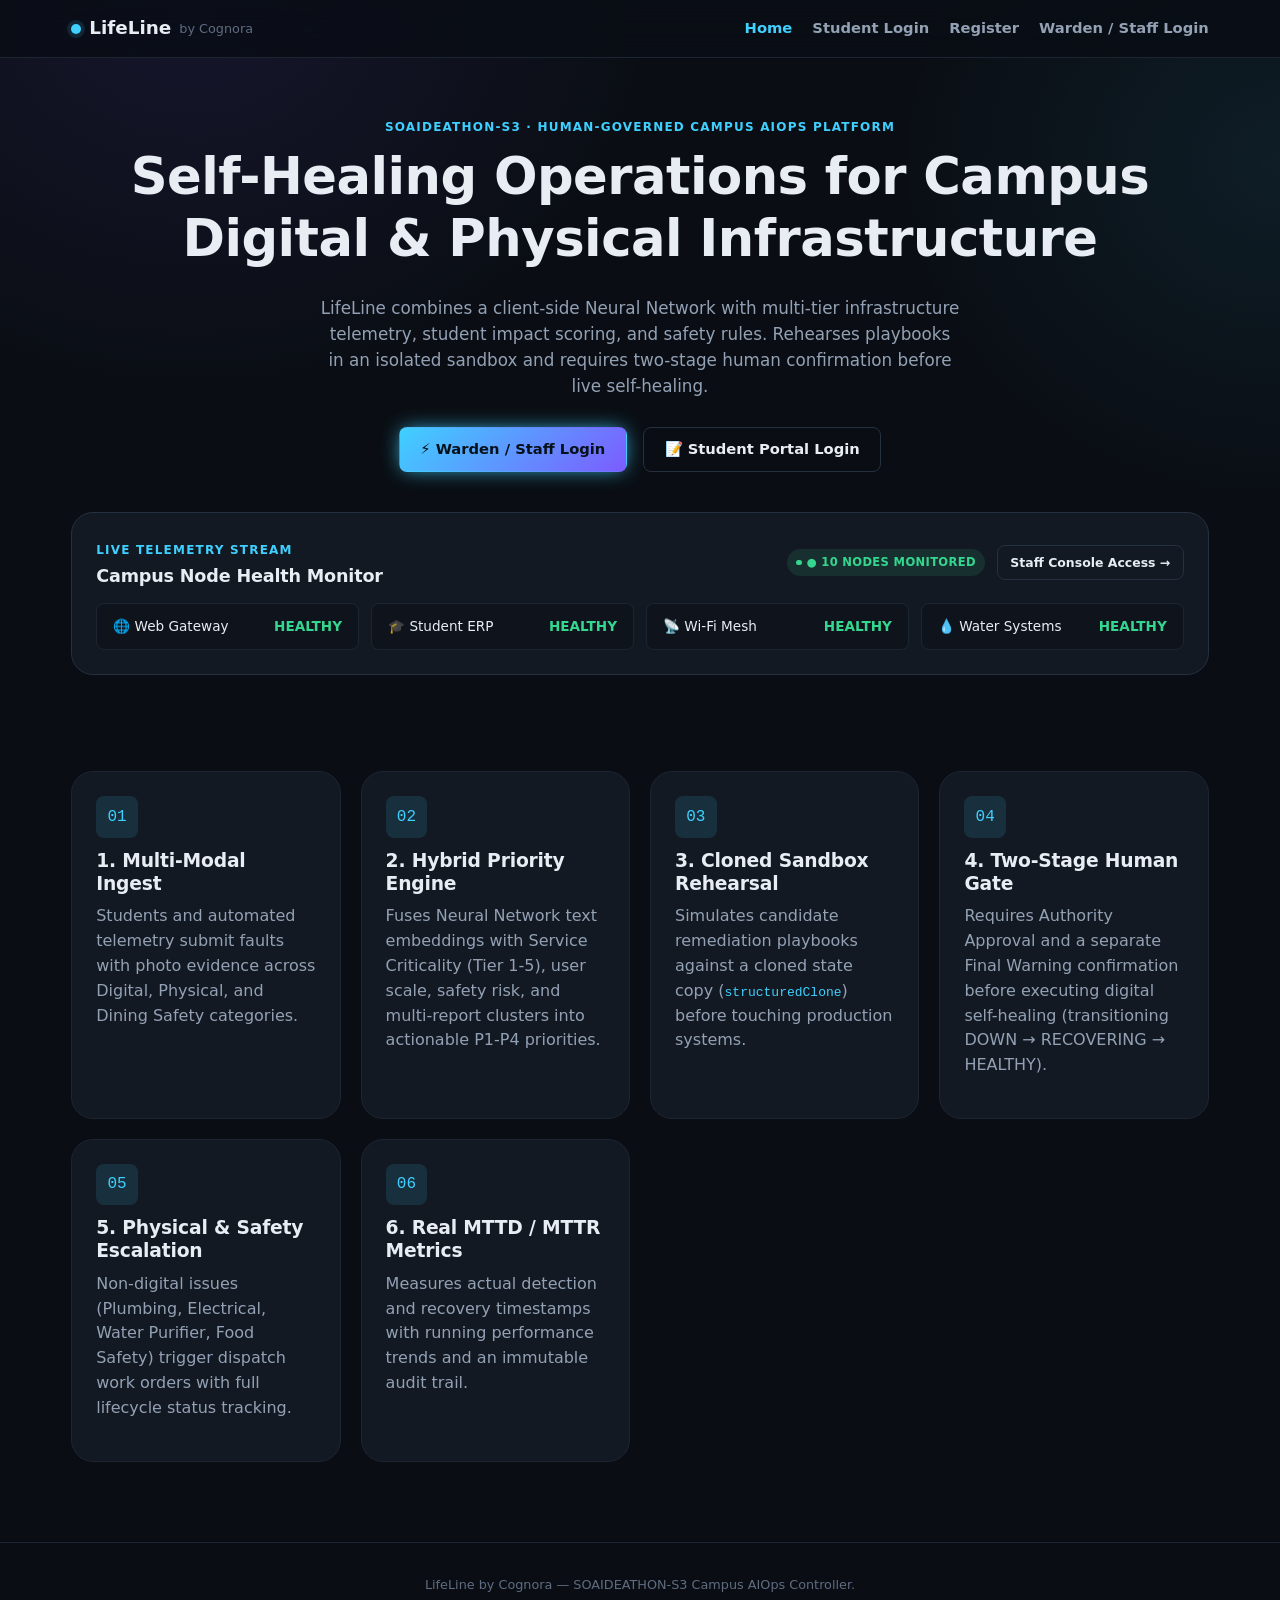
==== commit ac63b32a: "feat: implement authentication system with student and staff login portals and Supabase integration" ====
--- a/lifeline/index.html
+++ b/lifeline/index.html
@@ -3,7 +3,7 @@
 <head>
   <meta charset="UTF-8">
   <meta name="viewport" content="width=device-width, initial-scale=1.0">
-  <title>LifeLine by Cognora — Self-Healing Campus AIOps Controller</title>
+  <title>LifeLine by Cognora — Self-Healing Campus AIOps Platform</title>
   <meta name="description" content="LifeLine is a human-governed AIOps platform for campus digital and physical infrastructure. Combines Neural Network classification, Hybrid Operational Priority, Sandbox simulation, and Two-Stage Self-Healing.">
   <link rel="stylesheet" href="css/style.css">
 </head>
@@ -18,9 +18,9 @@
       </a>
       <nav class="nav-links" aria-label="Primary">
         <a href="index.html" aria-current="page">Home</a>
-        <a href="report.html">Student Report</a>
-        <a href="admin.html">Warden Ops Dashboard</a>
-        <a href="admin-login.html">Staff Login</a>
+        <a href="login.html">Student Login</a>
+        <a href="register.html">Register</a>
+        <a href="admin-login.html">Warden / Staff Login</a>
       </nav>
     </div>
   </header>
@@ -34,8 +34,8 @@
           LifeLine combines a client-side Neural Network with multi-tier infrastructure telemetry, student impact scoring, and safety rules. Rehearses playbooks in an isolated sandbox and requires two-stage human confirmation before live self-healing.
         </p>
         <div class="cluster" style="display:flex; gap:1rem; justify-content:center; flex-wrap:wrap; margin-top:1.75rem;">
-          <a class="btn btn--primary" href="admin.html" style="box-shadow: 0 0 20px -4px var(--accent);">🚀 Launch Warden Ops Console</a>
-          <a class="btn btn--ghost" href="report.html">📝 Student Intake Portal</a>
+          <a class="btn btn--primary" href="admin-login.html" style="box-shadow: 0 0 20px -4px var(--accent);">⚡ Warden / Staff Login</a>
+          <a class="btn btn--ghost" href="login.html">📝 Student Portal Login</a>
         </div>
       </div>
     </section>
@@ -50,8 +50,8 @@
               <h3 style="margin: 0.25rem 0 0; font-size: 1.1rem;">Campus Node Health Monitor</h3>
             </div>
             <div style="display: flex; gap: 0.75rem; align-items: center;">
-              <span class="badge badge--risk-low">● 10 Nodes Online</span>
-              <a href="admin.html" class="btn btn--ghost btn--sm" style="font-size:0.78rem;">Open Full Topology →</a>
+              <span class="badge badge--risk-low">● 10 Nodes Monitored</span>
+              <a href="admin-login.html" class="btn btn--ghost btn--sm" style="font-size:0.78rem;">Staff Console Access →</a>
             </div>
           </div>
 
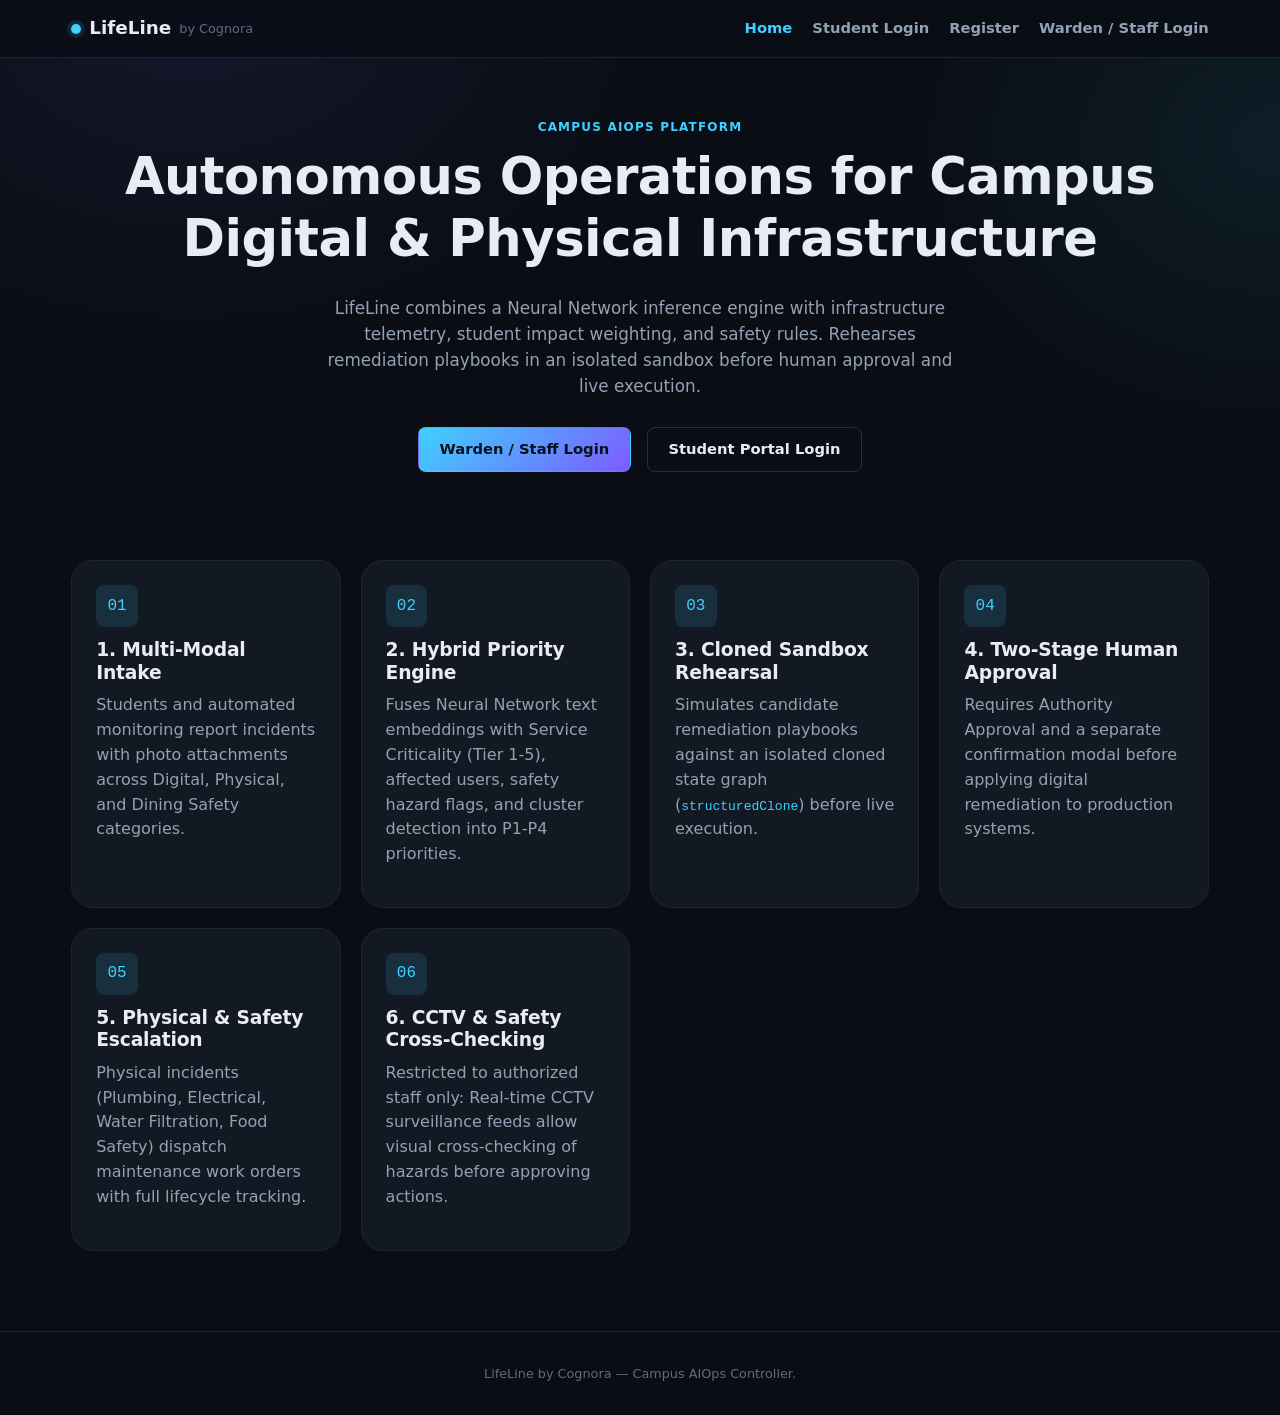
==== commit ccda7715: "feat: scaffold frontend application with AIOps sandbox simulation and Supabase integration" ====
--- a/lifeline/index.html
+++ b/lifeline/index.html
@@ -1,12 +1,15 @@
 <!DOCTYPE html>
 <html lang="en">
+
 <head>
   <meta charset="UTF-8">
   <meta name="viewport" content="width=device-width, initial-scale=1.0">
-  <title>LifeLine by Cognora — Self-Healing Campus AIOps Platform</title>
-  <meta name="description" content="LifeLine is a human-governed AIOps platform for campus digital and physical infrastructure. Combines Neural Network classification, Hybrid Operational Priority, Sandbox simulation, and Two-Stage Self-Healing.">
+  <title>LifeLine by Cognora — Campus AIOps Platform</title>
+  <meta name="description"
+    content="LifeLine is an automated operations platform for campus digital and physical infrastructure. Combines Neural Network incident classification, Hybrid Priority, Sandbox simulation, and Human-in-the-loop Self-Healing.">
   <link rel="stylesheet" href="css/style.css">
 </head>
+
 <body>
   <a class="skip-link" href="#main-content">Skip to main content</a>
 
@@ -28,51 +31,17 @@
   <main id="main-content">
     <section class="hero">
       <div class="container">
-        <p class="eyebrow">SOAIDEATHON-S3 · Human-Governed Campus AIOps Platform</p>
-        <h1>Self-Healing Operations for Campus Digital &amp; Physical Infrastructure</h1>
+        <p class="eyebrow">Campus AIOps Platform</p>
+        <h1>Autonomous Operations for Campus Digital &amp; Physical Infrastructure</h1>
         <p class="lede">
-          LifeLine combines a client-side Neural Network with multi-tier infrastructure telemetry, student impact scoring, and safety rules. Rehearses playbooks in an isolated sandbox and requires two-stage human confirmation before live self-healing.
+          LifeLine combines a Neural Network inference engine with infrastructure telemetry, student impact weighting,
+          and safety rules. Rehearses remediation playbooks in an isolated sandbox before human approval and live
+          execution.
         </p>
-        <div class="cluster" style="display:flex; gap:1rem; justify-content:center; flex-wrap:wrap; margin-top:1.75rem;">
-          <a class="btn btn--primary" href="admin-login.html" style="box-shadow: 0 0 20px -4px var(--accent);">⚡ Warden / Staff Login</a>
-          <a class="btn btn--ghost" href="login.html">📝 Student Portal Login</a>
-        </div>
-      </div>
-    </section>
-
-    <!-- Interactive Live Campus Infrastructure Status Teaser -->
-    <section class="section" style="padding-top:0;">
-      <div class="container">
-        <div class="card" style="border: 1px solid var(--border); background: var(--surface);">
-          <div style="display: flex; justify-content: space-between; align-items: center; margin-bottom: 1rem; flex-wrap: wrap; gap: 0.5rem;">
-            <div>
-              <span class="eyebrow" style="margin:0;">Live Telemetry Stream</span>
-              <h3 style="margin: 0.25rem 0 0; font-size: 1.1rem;">Campus Node Health Monitor</h3>
-            </div>
-            <div style="display: flex; gap: 0.75rem; align-items: center;">
-              <span class="badge badge--risk-low">● 10 Nodes Monitored</span>
-              <a href="admin-login.html" class="btn btn--ghost btn--sm" style="font-size:0.78rem;">Staff Console Access →</a>
-            </div>
-          </div>
-
-          <div style="display: grid; grid-template-columns: repeat(auto-fit, minmax(min(100%, 12rem), 1fr)); gap: 0.75rem; font-size: 0.85rem;">
-            <div style="background: var(--bg-alt); padding: 0.75rem 1rem; border-radius: var(--radius-sm); border: 1px solid var(--border-soft); display: flex; justify-content: space-between; align-items: center;">
-              <span>🌐 Web Gateway</span>
-              <span style="color:#35d68f; font-weight:700;">HEALTHY</span>
-            </div>
-            <div style="background: var(--bg-alt); padding: 0.75rem 1rem; border-radius: var(--radius-sm); border: 1px solid var(--border-soft); display: flex; justify-content: space-between; align-items: center;">
-              <span>🎓 Student ERP</span>
-              <span style="color:#35d68f; font-weight:700;">HEALTHY</span>
-            </div>
-            <div style="background: var(--bg-alt); padding: 0.75rem 1rem; border-radius: var(--radius-sm); border: 1px solid var(--border-soft); display: flex; justify-content: space-between; align-items: center;">
-              <span>📡 Wi-Fi Mesh</span>
-              <span style="color:#35d68f; font-weight:700;">HEALTHY</span>
-            </div>
-            <div style="background: var(--bg-alt); padding: 0.75rem 1rem; border-radius: var(--radius-sm); border: 1px solid var(--border-soft); display: flex; justify-content: space-between; align-items: center;">
-              <span>💧 Water Systems</span>
-              <span style="color:#35d68f; font-weight:700;">HEALTHY</span>
-            </div>
-          </div>
+        <div class="cluster"
+          style="display:flex; gap:1rem; justify-content:center; flex-wrap:wrap; margin-top:1.75rem;">
+          <a class="btn btn--primary" href="admin-login.html">Warden / Staff Login</a>
+          <a class="btn btn--ghost" href="login.html">Student Portal Login</a>
         </div>
       </div>
     </section>
@@ -82,33 +51,39 @@
         <div class="grid grid--auto">
           <div class="card">
             <div class="card-grid-icon" aria-hidden="true">01</div>
-            <h3>1. Multi-Modal Ingest</h3>
-            <p>Students and automated telemetry submit faults with photo evidence across Digital, Physical, and Dining Safety categories.</p>
+            <h3>1. Multi-Modal Intake</h3>
+            <p>Students and automated monitoring report incidents with photo attachments across Digital, Physical, and
+              Dining Safety categories.</p>
           </div>
           <div class="card">
             <div class="card-grid-icon" aria-hidden="true">02</div>
             <h3>2. Hybrid Priority Engine</h3>
-            <p>Fuses Neural Network text embeddings with Service Criticality (Tier 1-5), user scale, safety risk, and multi-report clusters into actionable P1-P4 priorities.</p>
+            <p>Fuses Neural Network text embeddings with Service Criticality (Tier 1-5), affected users, safety hazard
+              flags, and cluster detection into P1-P4 priorities.</p>
           </div>
           <div class="card">
             <div class="card-grid-icon" aria-hidden="true">03</div>
             <h3>3. Cloned Sandbox Rehearsal</h3>
-            <p>Simulates candidate remediation playbooks against a cloned state copy (<code style="color:var(--accent);">structuredClone</code>) before touching production systems.</p>
+            <p>Simulates candidate remediation playbooks against an isolated cloned state graph (<code
+                style="color:var(--accent);">structuredClone</code>) before live execution.</p>
           </div>
           <div class="card">
             <div class="card-grid-icon" aria-hidden="true">04</div>
-            <h3>4. Two-Stage Human Gate</h3>
-            <p>Requires Authority Approval and a separate Final Warning confirmation before executing digital self-healing (transitioning DOWN → RECOVERING → HEALTHY).</p>
+            <h3>4. Two-Stage Human Approval</h3>
+            <p>Requires Authority Approval and a separate confirmation modal before applying digital remediation to
+              production systems.</p>
           </div>
           <div class="card">
             <div class="card-grid-icon" aria-hidden="true">05</div>
             <h3>5. Physical &amp; Safety Escalation</h3>
-            <p>Non-digital issues (Plumbing, Electrical, Water Purifier, Food Safety) trigger dispatch work orders with full lifecycle status tracking.</p>
+            <p>Physical incidents (Plumbing, Electrical, Water Filtration, Food Safety) dispatch maintenance work orders
+              with full lifecycle tracking.</p>
           </div>
           <div class="card">
             <div class="card-grid-icon" aria-hidden="true">06</div>
-            <h3>6. Real MTTD / MTTR Metrics</h3>
-            <p>Measures actual detection and recovery timestamps with running performance trends and an immutable audit trail.</p>
+            <h3>6. CCTV &amp; Safety Cross-Checking</h3>
+            <p>Restricted to authorized staff only: Real-time CCTV surveillance feeds allow visual cross-checking of
+              hazards before approving actions.</p>
           </div>
         </div>
       </div>
@@ -117,8 +92,9 @@
 
   <footer class="site-footer">
     <div class="container">
-      LifeLine by Cognora — SOAIDEATHON-S3 Campus AIOps Controller.
+      LifeLine by Cognora — Campus AIOps Controller.
     </div>
   </footer>
 </body>
-</html>
+
+</html>
--- a/lifeline/css/style.css
+++ b/lifeline/css/style.css
@@ -163,6 +163,43 @@
 .btn--danger { background: transparent; color: var(--risk-high); border-color: rgba(255, 93, 108, 0.4); }
 .btn--danger:hover { background: var(--risk-high-bg); }
 
+.btn--google {
+  background: #ffffff;
+  color: #1f2937;
+  border: 1px solid #d1d5db;
+  font-weight: 600;
+  display: inline-flex;
+  align-items: center;
+  justify-content: center;
+  gap: 0.65rem;
+  transition: all var(--transition);
+}
+.btn--google:hover {
+  background: #f9fafb;
+  border-color: #9ca3af;
+  box-shadow: 0 4px 12px rgba(0, 0, 0, 0.15);
+  color: #111827;
+}
+
+.auth-divider {
+  display: flex;
+  align-items: center;
+  text-align: center;
+  margin: 1.25rem 0;
+  color: var(--text-faint);
+  font-size: 0.78rem;
+  font-weight: 700;
+  letter-spacing: 0.05em;
+}
+.auth-divider::before, .auth-divider::after {
+  content: "";
+  flex: 1;
+  border-bottom: 1px solid var(--border-soft);
+}
+.auth-divider span {
+  padding: 0 0.75rem;
+}
+
 .btn--block { width: 100%; }
 .btn--sm { min-height: 2.2rem; padding: 0.45em 1em; font-size: 0.82rem; }
 
@@ -1000,3 +1037,135 @@
   0%, 100% { border-color: rgba(255, 93, 108, 0.45); }
   50% { border-color: rgba(255, 93, 108, 0.9); box-shadow: 0 0 12px rgba(255, 93, 108, 0.35); }
 }
+
+/* ==========================================================================
+   CCTV SURVEILLANCE & CROSS-CHECKING CONSOLE (Staff/Authority Only)
+   ========================================================================== */
+.cctv-matrix {
+  display: grid;
+  grid-template-columns: repeat(auto-fit, minmax(min(100%, 22rem), 1fr));
+  gap: 1.25rem;
+  margin-top: 1rem;
+}
+
+.cctv-feed-card {
+  background: #060a0f;
+  border: 1px solid #1e293b;
+  border-radius: var(--radius-md);
+  overflow: hidden;
+  display: flex;
+  flex-direction: column;
+  box-shadow: 0 4px 20px rgba(0,0,0,0.5);
+  position: relative;
+}
+
+.cctv-feed-card.selected-feed {
+  border-color: var(--accent);
+  box-shadow: 0 0 16px rgba(56, 189, 248, 0.25);
+}
+
+.cctv-screen-wrap {
+  position: relative;
+  width: 100%;
+  aspect-ratio: 16 / 9;
+  background: #020617;
+  overflow: hidden;
+}
+
+.cctv-canvas {
+  width: 100%;
+  height: 100%;
+  display: block;
+}
+
+.cctv-scanlines {
+  position: absolute;
+  inset: 0;
+  pointer-events: none;
+  background: linear-gradient(
+    rgba(18, 16, 16, 0) 50%, 
+    rgba(0, 0, 0, 0.35) 50%
+  );
+  background-size: 100% 4px;
+  z-index: 2;
+}
+
+.cctv-overlay-top {
+  position: absolute;
+  top: 0.5rem;
+  left: 0.75rem;
+  right: 0.75rem;
+  display: flex;
+  justify-content: space-between;
+  align-items: center;
+  z-index: 3;
+  font-family: var(--font-mono);
+  font-size: 0.72rem;
+  color: #38bdf8;
+  text-shadow: 0 1px 3px rgba(0,0,0,0.9);
+}
+
+.cctv-rec-badge {
+  display: inline-flex;
+  align-items: center;
+  gap: 0.35rem;
+  color: #ef4444;
+  font-weight: 700;
+  animation: pulse-dot 1.5s infinite;
+}
+
+.cctv-overlay-bottom {
+  position: absolute;
+  bottom: 0.5rem;
+  left: 0.75rem;
+  right: 0.75rem;
+  display: flex;
+  justify-content: space-between;
+  align-items: center;
+  z-index: 3;
+  font-family: var(--font-mono);
+  font-size: 0.7rem;
+  color: #94a3b8;
+  text-shadow: 0 1px 3px rgba(0,0,0,0.9);
+}
+
+.cctv-feed-footer {
+  padding: 0.75rem 1rem;
+  background: var(--surface);
+  border-top: 1px solid var(--border-soft);
+  display: flex;
+  justify-content: space-between;
+  align-items: center;
+  font-size: 0.82rem;
+}
+
+.cctv-ptz-bar {
+  display: flex;
+  gap: 0.4rem;
+  align-items: center;
+}
+
+.cctv-ptz-btn {
+  padding: 0.25rem 0.5rem;
+  font-size: 0.72rem;
+  background: var(--bg-alt);
+  border: 1px solid var(--border);
+  color: var(--text-muted);
+  border-radius: var(--radius-sm);
+  cursor: pointer;
+  transition: all var(--transition);
+}
+
+.cctv-ptz-btn:hover {
+  background: var(--surface-2);
+  color: var(--text);
+  border-color: var(--accent);
+}
+
+.cctv-crosscheck-panel {
+  background: var(--surface);
+  border: 1px solid var(--border);
+  border-radius: var(--radius-md);
+  padding: 1.25rem;
+  margin-top: 1.5rem;
+}
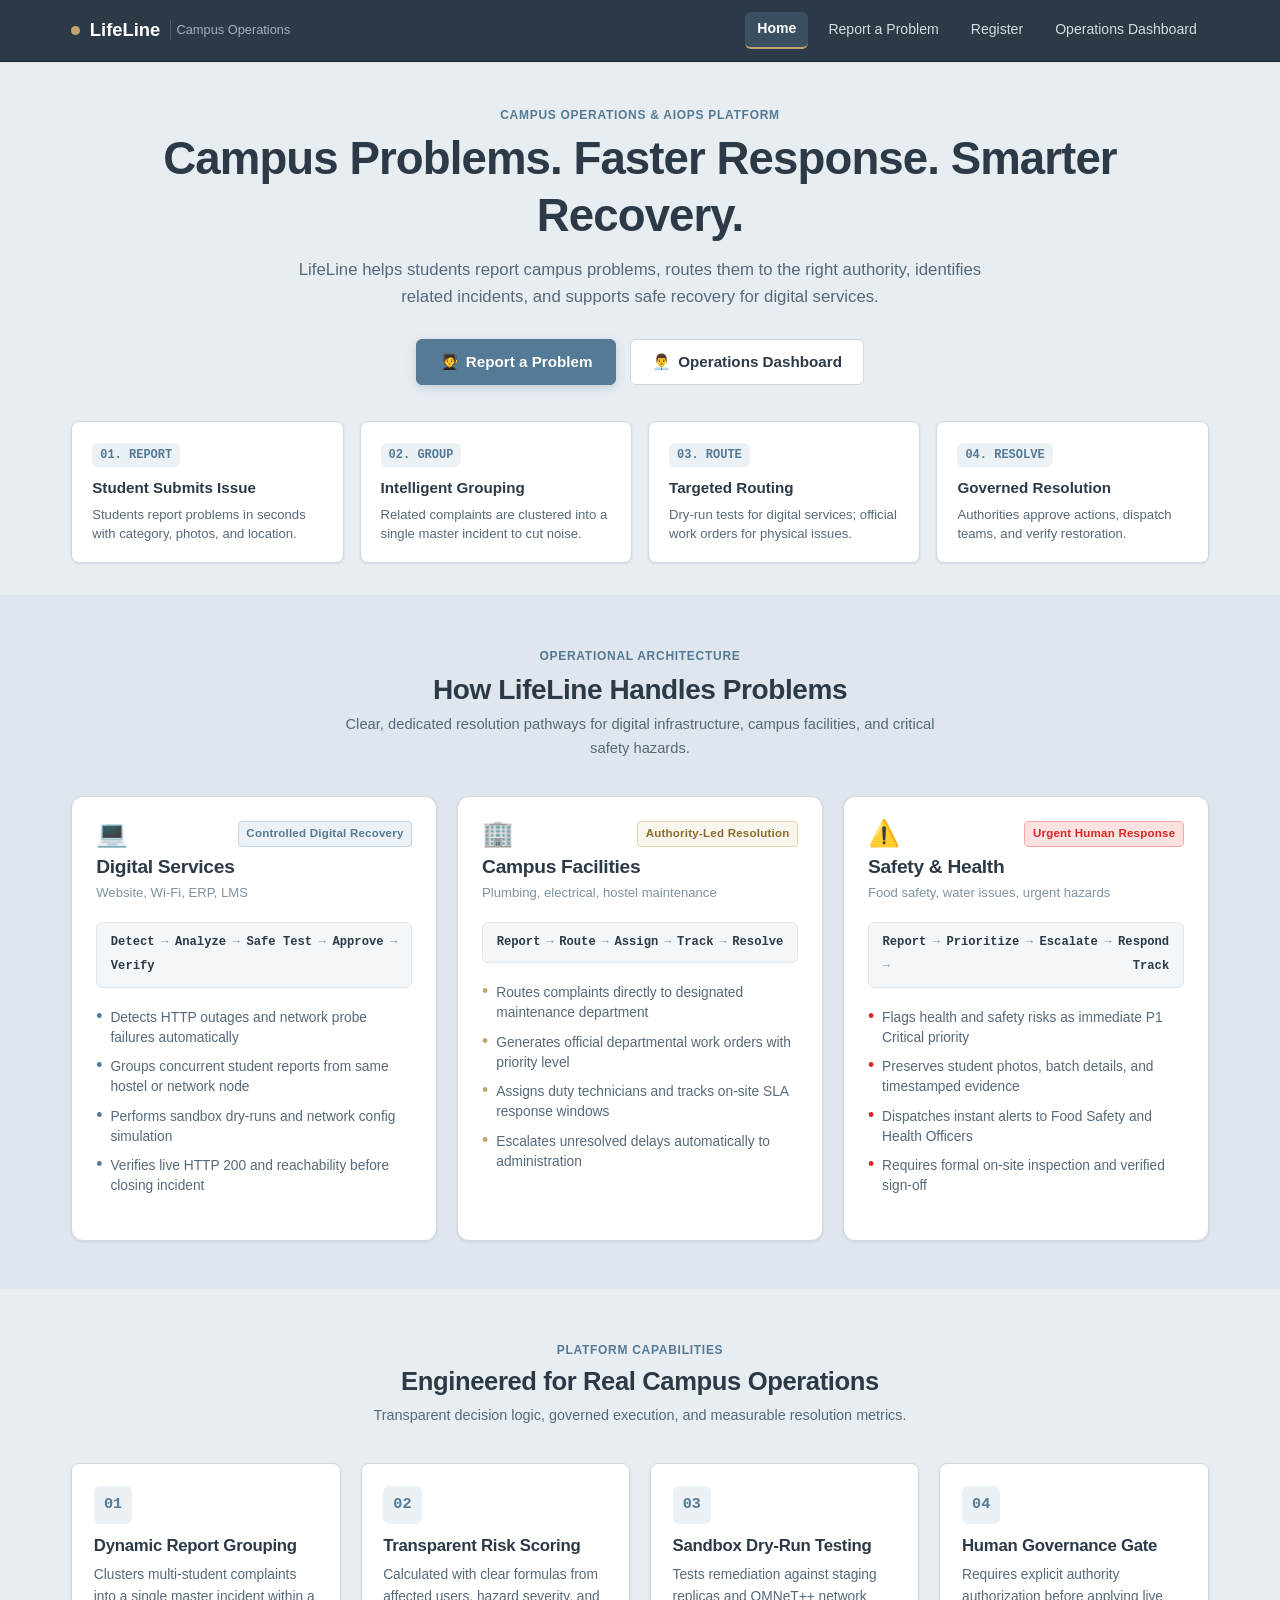
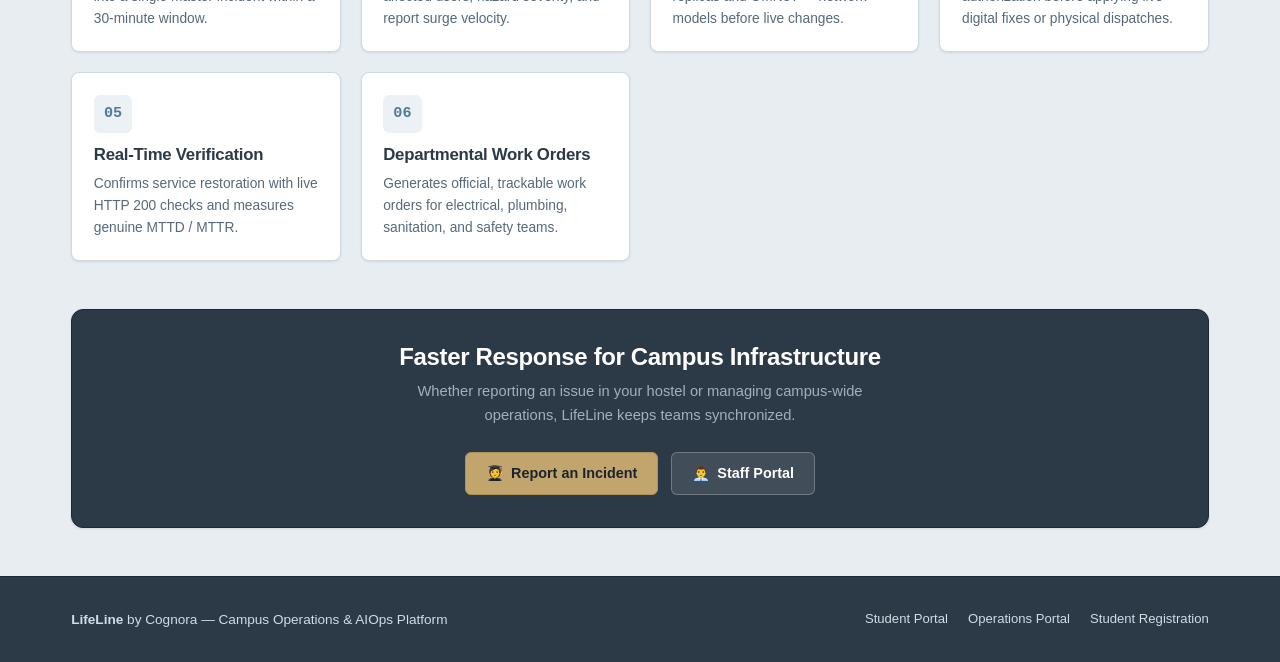
==== commit e96715bc: "feat: complete AIOps platform with React Operations Console, OMNeT++ simulation, neural network risk" ====
--- a/lifeline/index.html
+++ b/lifeline/index.html
@@ -4,86 +4,241 @@
 <head>
   <meta charset="UTF-8">
   <meta name="viewport" content="width=device-width, initial-scale=1.0">
-  <title>LifeLine by Cognora — Campus AIOps Platform</title>
+  <title>LifeLine by Cognora — Campus Operations Platform</title>
   <meta name="description"
-    content="LifeLine is an automated operations platform for campus digital and physical infrastructure. Combines Neural Network incident classification, Hybrid Priority, Sandbox simulation, and Human-in-the-loop Self-Healing.">
+    content="LifeLine helps students report campus problems, routes them to the right authority, identifies related incidents, and supports safe recovery for digital services.">
   <link rel="stylesheet" href="css/style.css">
 </head>
 
 <body>
-  <a class="skip-link" href="#main-content">Skip to main content</a>
-
   <header class="site-header">
     <div class="container nav-bar">
       <a class="brand" href="index.html">
         <span class="brand__pulse" aria-hidden="true"></span>
-        LifeLine <span class="brand__sub">by Cognora</span>
+        LifeLine <span class="brand__sub">Campus Operations</span>
       </a>
       <nav class="nav-links" aria-label="Primary">
         <a href="index.html" aria-current="page">Home</a>
-        <a href="login.html">Student Login</a>
+        <a href="login.html">Report a Problem</a>
         <a href="register.html">Register</a>
-        <a href="admin-login.html">Warden / Staff Login</a>
+        <a href="admin-login.html">Operations Dashboard</a>
       </nav>
     </div>
   </header>
 
   <main id="main-content">
-    <section class="hero">
-      <div class="container">
-        <p class="eyebrow">Campus AIOps Platform</p>
-        <h1>Autonomous Operations for Campus Digital &amp; Physical Infrastructure</h1>
-        <p class="lede">
-          LifeLine combines a Neural Network inference engine with infrastructure telemetry, student impact weighting,
-          and safety rules. Rehearses remediation playbooks in an isolated sandbox before human approval and live
-          execution.
+    <!-- Hero Section -->
+    <section class="hero" style="padding-top:2.5rem; padding-bottom:2rem;">
+      <div class="container">
+        <p class="eyebrow">Campus Operations &amp; AIOps Platform</p>
+        <h1 style="font-size:clamp(1.9rem, 1.4rem + 2vw, 2.85rem); margin-bottom:0.75rem; letter-spacing:-0.02em;">
+          Campus Problems. Faster Response. Smarter Recovery.
+        </h1>
+        <p class="lede" style="max-width:44rem; margin-inline:auto; font-size:1.05rem; color:var(--text-muted); line-height:1.6;">
+          LifeLine helps students report campus problems, routes them to the right authority, identifies related incidents, and supports safe recovery for digital services.
         </p>
-        <div class="cluster"
-          style="display:flex; gap:1rem; justify-content:center; flex-wrap:wrap; margin-top:1.75rem;">
-          <a class="btn btn--primary" href="admin-login.html">Warden / Staff Login</a>
-          <a class="btn btn--ghost" href="login.html">Student Portal Login</a>
-        </div>
-      </div>
-    </section>
-
-    <section class="section">
-      <div class="container">
+
+        <!-- Primary Action Buttons -->
+        <div style="display:flex; gap:0.9rem; justify-content:center; flex-wrap:wrap; margin-top:1.75rem;">
+          <a class="btn btn--primary" href="login.html" style="padding:0.65rem 1.4rem; font-size:0.95rem; box-shadow:0 3px 10px rgba(84,122,149,0.25);">
+            <span>🧑‍🎓</span> Report a Problem
+          </a>
+          <a class="btn btn--ghost" href="admin-login.html" style="padding:0.65rem 1.3rem; font-size:0.95rem;">
+            <span>👨‍💼</span> Operations Dashboard
+          </a>
+        </div>
+
+        <!-- 4-Step Product Workflow Strip -->
+        <div class="workflow-strip">
+          <div class="workflow-step-card">
+            <span class="workflow-step-num">01. REPORT</span>
+            <div class="workflow-step-title">Student Submits Issue</div>
+            <p class="workflow-step-desc">Students report problems in seconds with category, photos, and location.</p>
+          </div>
+          <div class="workflow-step-card">
+            <span class="workflow-step-num">02. GROUP</span>
+            <div class="workflow-step-title">Intelligent Grouping</div>
+            <p class="workflow-step-desc">Related complaints are clustered into a single master incident to cut noise.</p>
+          </div>
+          <div class="workflow-step-card">
+            <span class="workflow-step-num">03. ROUTE</span>
+            <div class="workflow-step-title">Targeted Routing</div>
+            <p class="workflow-step-desc">Dry-run tests for digital services; official work orders for physical issues.</p>
+          </div>
+          <div class="workflow-step-card">
+            <span class="workflow-step-num">04. RESOLVE</span>
+            <div class="workflow-step-title">Governed Resolution</div>
+            <p class="workflow-step-desc">Authorities approve actions, dispatch teams, and verify restoration.</p>
+          </div>
+        </div>
+      </div>
+    </section>
+
+    <!-- How LifeLine Handles Problems (3 Clean Cards) -->
+    <section class="section" style="background-color:var(--bg-subtle); padding-block:3rem;">
+      <div class="container">
+        <div style="text-align:center; max-width:38rem; margin:0 auto 2.25rem;">
+          <span class="eyebrow">Operational Architecture</span>
+          <h2 style="font-size:1.75rem; margin-bottom:0.4rem;">How LifeLine Handles Problems</h2>
+          <p class="text-muted" style="font-size:0.92rem; margin:0;">
+            Clear, dedicated resolution pathways for digital infrastructure, campus facilities, and critical safety hazards.
+          </p>
+        </div>
+
+        <div class="cards-grid-3">
+          <!-- Card 1: Digital Services -->
+          <div class="handling-card">
+            <div class="handling-card__top">
+              <span class="handling-card__icon" aria-hidden="true">💻</span>
+              <span class="badge" style="background:var(--status-info-bg); color:var(--primary); border-color:var(--status-info-border);">
+                Controlled Digital Recovery
+              </span>
+            </div>
+            <h3 class="handling-card__title">Digital Services</h3>
+            <div class="handling-card__scope">Website, Wi-Fi, ERP, LMS</div>
+
+            <div class="handling-card__flow" title="Digital Resolution Flow">
+              <span>Detect</span>
+              <span class="handling-card__flow-arrow">→</span>
+              <span>Analyze</span>
+              <span class="handling-card__flow-arrow">→</span>
+              <span>Safe Test</span>
+              <span class="handling-card__flow-arrow">→</span>
+              <span>Approve</span>
+              <span class="handling-card__flow-arrow">→</span>
+              <span>Verify</span>
+            </div>
+
+            <ul class="handling-card__list">
+              <li>Detects HTTP outages and network probe failures automatically</li>
+              <li>Groups concurrent student reports from same hostel or network node</li>
+              <li>Performs sandbox dry-runs and network config simulation</li>
+              <li>Verifies live HTTP 200 and reachability before closing incident</li>
+            </ul>
+          </div>
+
+          <!-- Card 2: Campus Facilities -->
+          <div class="handling-card handling-card--facilities">
+            <div class="handling-card__top">
+              <span class="handling-card__icon" aria-hidden="true">🏢</span>
+              <span class="badge badge--gold">Authority-Led Resolution</span>
+            </div>
+            <h3 class="handling-card__title">Campus Facilities</h3>
+            <div class="handling-card__scope">Plumbing, electrical, hostel maintenance</div>
+
+            <div class="handling-card__flow" title="Facilities Resolution Flow">
+              <span>Report</span>
+              <span class="handling-card__flow-arrow">→</span>
+              <span>Route</span>
+              <span class="handling-card__flow-arrow">→</span>
+              <span>Assign</span>
+              <span class="handling-card__flow-arrow">→</span>
+              <span>Track</span>
+              <span class="handling-card__flow-arrow">→</span>
+              <span>Resolve</span>
+            </div>
+
+            <ul class="handling-card__list">
+              <li>Routes complaints directly to designated maintenance department</li>
+              <li>Generates official departmental work orders with priority level</li>
+              <li>Assigns duty technicians and tracks on-site SLA response windows</li>
+              <li>Escalates unresolved delays automatically to administration</li>
+            </ul>
+          </div>
+
+          <!-- Card 3: Safety & Health -->
+          <div class="handling-card handling-card--safety">
+            <div class="handling-card__top">
+              <span class="handling-card__icon" aria-hidden="true">⚠️</span>
+              <span class="badge badge--risk-high">Urgent Human Response</span>
+            </div>
+            <h3 class="handling-card__title">Safety &amp; Health</h3>
+            <div class="handling-card__scope">Food safety, water issues, urgent hazards</div>
+
+            <div class="handling-card__flow" title="Safety Resolution Flow">
+              <span>Report</span>
+              <span class="handling-card__flow-arrow">→</span>
+              <span>Prioritize</span>
+              <span class="handling-card__flow-arrow">→</span>
+              <span>Escalate</span>
+              <span class="handling-card__flow-arrow">→</span>
+              <span>Respond</span>
+              <span class="handling-card__flow-arrow">→</span>
+              <span>Track</span>
+            </div>
+
+            <ul class="handling-card__list">
+              <li>Flags health and safety risks as immediate P1 Critical priority</li>
+              <li>Preserves student photos, batch details, and timestamped evidence</li>
+              <li>Dispatches instant alerts to Food Safety and Health Officers</li>
+              <li>Requires formal on-site inspection and verified sign-off</li>
+            </ul>
+          </div>
+        </div>
+      </div>
+    </section>
+
+    <!-- Key Platform Capabilities -->
+    <section class="section" style="padding-block:3rem;">
+      <div class="container">
+        <div style="text-align:center; max-width:36rem; margin:0 auto 2.25rem;">
+          <span class="eyebrow">Platform Capabilities</span>
+          <h2 style="font-size:1.6rem; margin-bottom:0.4rem;">Engineered for Real Campus Operations</h2>
+          <p class="text-muted" style="font-size:0.9rem; margin:0;">
+            Transparent decision logic, governed execution, and measurable resolution metrics.
+          </p>
+        </div>
+
         <div class="grid grid--auto">
           <div class="card">
             <div class="card-grid-icon" aria-hidden="true">01</div>
-            <h3>1. Multi-Modal Intake</h3>
-            <p>Students and automated monitoring report incidents with photo attachments across Digital, Physical, and
-              Dining Safety categories.</p>
+            <h3 style="font-size:1.05rem; margin-bottom:0.4rem;">Dynamic Report Grouping</h3>
+            <p style="font-size:0.86rem; margin:0;">Clusters multi-student complaints into a single master incident within a 30-minute window.</p>
           </div>
           <div class="card">
             <div class="card-grid-icon" aria-hidden="true">02</div>
-            <h3>2. Hybrid Priority Engine</h3>
-            <p>Fuses Neural Network text embeddings with Service Criticality (Tier 1-5), affected users, safety hazard
-              flags, and cluster detection into P1-P4 priorities.</p>
+            <h3 style="font-size:1.05rem; margin-bottom:0.4rem;">Transparent Risk Scoring</h3>
+            <p style="font-size:0.86rem; margin:0;">Calculated with clear formulas from affected users, hazard severity, and report surge velocity.</p>
           </div>
           <div class="card">
             <div class="card-grid-icon" aria-hidden="true">03</div>
-            <h3>3. Cloned Sandbox Rehearsal</h3>
-            <p>Simulates candidate remediation playbooks against an isolated cloned state graph (<code
-                style="color:var(--accent);">structuredClone</code>) before live execution.</p>
+            <h3 style="font-size:1.05rem; margin-bottom:0.4rem;">Sandbox Dry-Run Testing</h3>
+            <p style="font-size:0.86rem; margin:0;">Tests remediation against staging replicas and OMNeT++ network models before live changes.</p>
           </div>
           <div class="card">
             <div class="card-grid-icon" aria-hidden="true">04</div>
-            <h3>4. Two-Stage Human Approval</h3>
-            <p>Requires Authority Approval and a separate confirmation modal before applying digital remediation to
-              production systems.</p>
+            <h3 style="font-size:1.05rem; margin-bottom:0.4rem;">Human Governance Gate</h3>
+            <p style="font-size:0.86rem; margin:0;">Requires explicit authority authorization before applying live digital fixes or physical dispatches.</p>
           </div>
           <div class="card">
             <div class="card-grid-icon" aria-hidden="true">05</div>
-            <h3>5. Physical &amp; Safety Escalation</h3>
-            <p>Physical incidents (Plumbing, Electrical, Water Filtration, Food Safety) dispatch maintenance work orders
-              with full lifecycle tracking.</p>
+            <h3 style="font-size:1.05rem; margin-bottom:0.4rem;">Real-Time Verification</h3>
+            <p style="font-size:0.86rem; margin:0;">Confirms service restoration with live HTTP 200 checks and measures genuine MTTD / MTTR.</p>
           </div>
           <div class="card">
             <div class="card-grid-icon" aria-hidden="true">06</div>
-            <h3>6. CCTV &amp; Safety Cross-Checking</h3>
-            <p>Restricted to authorized staff only: Real-time CCTV surveillance feeds allow visual cross-checking of
-              hazards before approving actions.</p>
+            <h3 style="font-size:1.05rem; margin-bottom:0.4rem;">Departmental Work Orders</h3>
+            <p style="font-size:0.86rem; margin:0;">Generates official, trackable work orders for electrical, plumbing, sanitation, and safety teams.</p>
+          </div>
+        </div>
+      </div>
+    </section>
+
+    <!-- Bottom Quick Action CTA -->
+    <section class="section" style="padding-top:0; padding-bottom:3rem;">
+      <div class="container">
+        <div class="card" style="background:var(--nav-dark); color:#FFFFFF; border:1px solid #1E2832; padding:2rem; text-align:center; border-radius:var(--radius-lg);">
+          <h2 style="color:#FFFFFF; font-size:1.5rem; margin-bottom:0.5rem;">Faster Response for Campus Infrastructure</h2>
+          <p style="color:#A0B0C0; font-size:0.92rem; max-width:32rem; margin:0 auto 1.5rem;">
+            Whether reporting an issue in your hostel or managing campus-wide operations, LifeLine keeps teams synchronized.
+          </p>
+          <div style="display:flex; gap:0.8rem; justify-content:center; flex-wrap:wrap;">
+            <a class="btn btn--gold" href="login.html" style="padding:0.6rem 1.25rem;">
+              <span>🧑‍🎓</span> Report an Incident
+            </a>
+            <a class="btn" href="admin-login.html" style="background:rgba(255,255,255,0.1); color:#FFFFFF; border:1px solid rgba(255,255,255,0.25); padding:0.6rem 1.25rem;">
+              <span>👨‍💼</span> Staff Portal
+            </a>
           </div>
         </div>
       </div>
@@ -91,8 +246,15 @@
   </main>
 
   <footer class="site-footer">
-    <div class="container">
-      LifeLine by Cognora — Campus AIOps Controller.
+    <div class="container site-footer__inner">
+      <div>
+        <strong>LifeLine</strong> by Cognora — Campus Operations &amp; AIOps Platform
+      </div>
+      <div style="display:flex; gap:1.25rem; font-size:0.82rem;">
+        <a href="login.html">Student Portal</a>
+        <a href="admin-login.html">Operations Portal</a>
+        <a href="register.html">Student Registration</a>
+      </div>
     </div>
   </footer>
 </body>
--- a/lifeline/css/style.css
+++ b/lifeline/css/style.css
@@ -1,99 +1,148 @@
 /* ============================================================================
-   LifeLine by Cognora — Shared Stylesheet
-   Sections: Tokens, Reset, Layout, Nav, Buttons, Cards, Forms, Auth,
-             Report Flow, Sandbox Console, Risk Badges, Admin Dashboard,
-             Audit Trail, Toasts, Responsive
+   LifeLine by Cognora — Professional Campus Operations Platform Stylesheet
+   Color Palette:
+     - Main Background:    #E8EDF2
+     - Dark Accent & Nav:  #2C3947
+     - Primary / Actions:  #547A95
+     - Subtle Gold Accent: #C2A56D
    ============================================================================ */
 
 :root {
-  --bg: #0a0e14;
-  --bg-alt: #0f141c;
-  --surface: #131922;
-  --surface-2: #1a212c;
-  --border: #253040;
-  --border-soft: #1c2531;
-  --text: #e8edf4;
-  --text-muted: #93a1b5;
-  --text-faint: #5f6c80;
-
-  --accent: #3fd0ff;
-  --accent-2: #7c5cff;
-  --accent-soft: rgba(63, 208, 255, 0.12);
-
-  --risk-low: #35d68f;
-  --risk-low-bg: rgba(53, 214, 143, 0.12);
-  --risk-medium: #ffb84d;
-  --risk-medium-bg: rgba(255, 184, 77, 0.12);
-  --risk-high: #ff5d6c;
-  --risk-high-bg: rgba(255, 93, 108, 0.14);
-
-  --status-pending: #ffb84d;
-  --status-review: #3fd0ff;
-  --status-approved: #35d68f;
-  --status-rejected: #ff5d6c;
-
-  --radius-sm: 8px;
-  --radius-md: 14px;
-  --radius-lg: 22px;
-  --font-sans: "Segoe UI", system-ui, -apple-system, "Inter", "Helvetica Neue", Arial, sans-serif;
-  --font-mono: "Cascadia Code", "SFMono-Regular", Consolas, Menlo, monospace;
-  --transition: 200ms cubic-bezier(0.4, 0, 0.2, 1);
+  /* 1. Core Surfaces & Backgrounds */
+  --bg: #E8EDF2;
+  --bg-subtle: #DFE6ED;
+  --surface: #FFFFFF;
+  --surface-alt: #F4F7F9;
+  --border: #CFD9E2;
+  --border-soft: #E2E8F0;
+
+  /* 2. Text & Typography */
+  --nav-dark: #2C3947;
+  --nav-dark-hover: #1E2832;
+  --heading-color: #2C3947;
+  --text-main: #2C3947;
+  --text: #2C3947;
+  --text-muted: #56697A;
+  --text-faint: #7E92A2;
+
+  /* 3. Primary & Interactive (#547A95) */
+  --primary: #547A95;
+  --primary-hover: #436278;
+  --primary-light: rgba(84, 122, 149, 0.12);
+  --interactive: #547A95;
+  --interactive-hover: #436278;
+  --accent: #547A95;
+
+  /* 4. Subtle Gold Accent (#C2A56D) for Authority & Highlights */
+  --accent-gold: #C2A56D;
+  --accent-gold-hover: #B09259;
+  --accent-gold-soft: #F9F6EE;
+  --accent-gold-border: #E5D5B3;
+  --accent-gold-text: #8A6D2C;
+
+  /* 5. Semantic Status Badges & Alerts */
+  --status-critical: #DC2626;
+  --status-critical-bg: #FEE2E2;
+  --status-critical-border: #FCA5A5;
+
+  --status-warning: #D97706;
+  --status-warning-bg: #FEF3C7;
+  --status-warning-border: #FCD34D;
+
+  --status-success: #16A34A;
+  --status-success-bg: #DCFCE7;
+  --status-success-border: #86EFAC;
+
+  --status-info: #547A95;
+  --status-info-bg: #EBF1F5;
+  --status-info-border: #C2D5E3;
+
+  --risk-low: #16A34A;
+  --risk-low-bg: #DCFCE7;
+  --risk-medium: #D97706;
+  --risk-medium-bg: #FEF3C7;
+  --risk-high: #DC2626;
+  --risk-high-bg: #FEE2E2;
+
+  --status-pending: #D97706;
+  --status-review: #547A95;
+  --status-approved: #16A34A;
+  --status-rejected: #DC2626;
+
+  /* Layout, Metrics & Radii */
+  --radius-sm: 6px;
+  --radius-md: 8px;
+  --radius-lg: 12px;
+  --font-sans: "Inter", "Segoe UI", -apple-system, BlinkMacSystemFont, "Helvetica Neue", sans-serif;
+  --font-mono: "Cascadia Code", "SFMono-Regular", Consolas, "Liberation Mono", Menlo, monospace;
   --container: min(76rem, 92vw);
-}
-
-* , *::before, *::after { box-sizing: border-box; }
+  --shadow-card: 0 1px 3px rgba(44, 57, 71, 0.07), 0 1px 2px rgba(44, 57, 71, 0.04);
+  --shadow-modal: 0 10px 25px -5px rgba(44, 57, 71, 0.25), 0 8px 10px -6px rgba(44, 57, 71, 0.15);
+}
+
+*, *::before, *::after { box-sizing: border-box; }
 
 html { scroll-behavior: smooth; }
 
 body {
   margin: 0;
   min-width: 320px;
-  background:
-    radial-gradient(60% 40% at 15% 0%, rgba(124, 92, 255, 0.10), transparent 60%),
-    radial-gradient(50% 35% at 100% 10%, rgba(63, 208, 255, 0.08), transparent 60%),
-    var(--bg);
-  color: var(--text);
+  background-color: var(--bg);
+  color: var(--text-main);
   font-family: var(--font-sans);
+  font-size: 15px;
   line-height: 1.55;
-  overflow-x: hidden;
+  -webkit-font-smoothing: antialiased;
 }
 
 img { max-width: 100%; display: block; }
 
-h1, h2, h3, h4 { line-height: 1.2; margin: 0 0 0.5em; letter-spacing: -0.01em; }
-p { margin: 0 0 1em; color: var(--text-muted); }
-a { color: var(--accent); text-decoration: none; }
-a:hover { text-decoration: underline; }
-
-::selection { background: var(--accent-soft); color: var(--text); }
+h1, h2, h3, h4, h5, h6 {
+  color: var(--heading-color);
+  font-weight: 700;
+  line-height: 1.25;
+  margin: 0 0 0.5rem;
+  letter-spacing: -0.015em;
+}
+
+h1 { font-size: 1.85rem; }
+h2 { font-size: 1.45rem; }
+h3 { font-size: 1.15rem; }
+h4 { font-size: 1.0rem; }
+
+p { margin: 0 0 1rem; color: var(--text-muted); line-height: 1.6; }
+a { color: var(--primary); text-decoration: none; }
+a:hover { color: var(--primary-hover); text-decoration: underline; }
+
+::selection { background: var(--accent-gold-soft); color: var(--text-main); }
 
 /* --------------------------------------------------------------------------
    LAYOUT
    -------------------------------------------------------------------------- */
 .container { width: 100%; max-width: var(--container); margin-inline: auto; padding-inline: 1.25rem; }
-.container--narrow { max-width: 42rem; }
-.section { padding-block: 3rem; }
+.container--narrow { max-width: 44rem; }
+.section { padding-block: 2.5rem; }
 .stack { display: flex; flex-direction: column; gap: 1rem; }
 .grid { display: grid; gap: 1.25rem; }
 .grid--auto { grid-template-columns: repeat(auto-fit, minmax(min(100%, 15rem), 1fr)); }
 
 :focus { outline: none; }
 a:focus-visible, button:focus-visible, input:focus-visible, textarea:focus-visible, select:focus-visible {
-  outline: 2px solid var(--accent);
-  outline-offset: 3px;
-  border-radius: var(--radius-sm);
-}
-
-/* --------------------------------------------------------------------------
-   NAV / HEADER
+  outline: 2px solid var(--primary);
+  outline-offset: 2px;
+  border-radius: var(--radius-sm);
+}
+
+/* --------------------------------------------------------------------------
+   SITE HEADER & NAVIGATION (#2C3947)
    -------------------------------------------------------------------------- */
 .site-header {
   position: sticky;
   top: 0;
   z-index: 100;
-  background: rgba(10, 14, 20, 0.85);
-  backdrop-filter: blur(14px) saturate(160%);
-  border-bottom: 1px solid var(--border-soft);
+  background-color: var(--nav-dark);
+  color: #FFFFFF;
+  border-bottom: 1px solid #1E2832;
 }
 
 .nav-bar {
@@ -101,84 +150,130 @@
   align-items: center;
   justify-content: space-between;
   gap: 1rem;
-  padding-block: 0.9rem;
+  padding-block: 0.75rem;
   flex-wrap: wrap;
 }
 
 .brand {
   display: inline-flex;
   align-items: center;
-  gap: 0.5rem;
-  font-weight: 800;
+  gap: 0.6rem;
+  font-weight: 700;
   font-size: 1.15rem;
-  color: var(--text);
+  color: #FFFFFF;
   text-decoration: none;
 }
+.brand:hover { text-decoration: none; color: #FFFFFF; }
 
 .brand__pulse {
-  width: 10px; height: 10px; border-radius: 50%;
-  background: var(--accent);
-  box-shadow: 0 0 0 4px var(--accent-soft);
-  animation: pulse 2.2s ease-in-out infinite;
+  width: 9px;
+  height: 9px;
+  border-radius: 50%;
+  background-color: var(--accent-gold);
   flex-shrink: 0;
 }
 
-.brand__sub { color: var(--text-faint); font-weight: 500; font-size: 0.8rem; }
-
-.nav-links { display: flex; align-items: center; gap: 1.25rem; flex-wrap: wrap; }
-.nav-links a { color: var(--text-muted); font-weight: 600; font-size: 0.92rem; text-decoration: none; }
-.nav-links a:hover { color: var(--text); }
-.nav-links a[aria-current="page"] { color: var(--accent); }
-
-/* --------------------------------------------------------------------------
-   BUTTONS
+.brand__sub {
+  color: #A0B0C0;
+  font-weight: 400;
+  font-size: 0.8rem;
+  padding-left: 0.35rem;
+  border-left: 1px solid rgba(255, 255, 255, 0.2);
+}
+
+.nav-links { display: flex; align-items: center; gap: 0.5rem; flex-wrap: wrap; }
+.nav-links a {
+  color: #D1DCE5;
+  font-weight: 500;
+  font-size: 0.88rem;
+  text-decoration: none;
+  padding: 0.4rem 0.75rem;
+  border-radius: var(--radius-sm);
+  transition: background-color 150ms ease, color 150ms ease;
+}
+.nav-links a:hover {
+  color: #FFFFFF;
+  background-color: rgba(255, 255, 255, 0.08);
+  text-decoration: none;
+}
+.nav-links a[aria-current="page"] {
+  color: #FFFFFF;
+  font-weight: 700;
+  background-color: rgba(84, 122, 149, 0.35);
+  border-bottom: 2px solid var(--accent-gold);
+}
+
+/* --------------------------------------------------------------------------
+   BUTTONS (#547A95 primary, #C2A56D gold accent)
    -------------------------------------------------------------------------- */
 .btn {
   display: inline-flex;
   align-items: center;
   justify-content: center;
-  gap: 0.5rem;
-  min-height: 2.75rem;
-  padding: 0.7em 1.4em;
-  border-radius: var(--radius-sm);
-  font-weight: 700;
-  font-size: 0.92rem;
+  gap: 0.45rem;
+  min-height: 2.5rem;
+  padding: 0.55em 1.25em;
+  border-radius: var(--radius-sm);
+  font-weight: 600;
+  font-size: 0.9rem;
   cursor: pointer;
   border: 1px solid transparent;
-  transition: transform var(--transition), background-color var(--transition), border-color var(--transition), box-shadow var(--transition);
+  transition: background-color 150ms ease, border-color 150ms ease, color 150ms ease;
   text-decoration: none !important;
 }
 .btn:active { transform: translateY(1px); }
-.btn:disabled { opacity: 0.55; cursor: not-allowed; }
+.btn:disabled { opacity: 0.5; cursor: not-allowed; }
 
 .btn--primary {
-  background: linear-gradient(135deg, var(--accent), var(--accent-2));
-  color: #06121a;
-}
-.btn--primary:hover { box-shadow: 0 10px 26px -10px rgba(63, 208, 255, 0.5); }
-
-.btn--ghost { background: transparent; color: var(--text); border-color: var(--border); }
-.btn--ghost:hover { border-color: var(--accent); color: var(--accent); }
-
-.btn--danger { background: transparent; color: var(--risk-high); border-color: rgba(255, 93, 108, 0.4); }
-.btn--danger:hover { background: var(--risk-high-bg); }
+  background-color: var(--primary);
+  color: #FFFFFF;
+  border-color: var(--primary);
+}
+.btn--primary:hover {
+  background-color: var(--primary-hover);
+  border-color: var(--primary-hover);
+}
+
+.btn--ghost {
+  background-color: #FFFFFF;
+  color: var(--text-main);
+  border-color: var(--border);
+}
+.btn--ghost:hover {
+  background-color: var(--surface-alt);
+  border-color: var(--primary);
+  color: var(--primary);
+}
+
+.btn--gold {
+  background-color: var(--accent-gold);
+  color: #1A242E;
+  border-color: #B09259;
+  font-weight: 700;
+}
+.btn--gold:hover {
+  background-color: var(--accent-gold-hover);
+  color: #FFFFFF;
+}
+
+.btn--danger {
+  background-color: #FFFFFF;
+  color: var(--status-critical);
+  border-color: var(--status-critical);
+}
+.btn--danger:hover {
+  background-color: var(--status-critical-bg);
+}
 
 .btn--google {
-  background: #ffffff;
-  color: #1f2937;
-  border: 1px solid #d1d5db;
+  background-color: #FFFFFF;
+  color: #1F2937;
+  border: 1px solid #CFD9E2;
   font-weight: 600;
-  display: inline-flex;
-  align-items: center;
-  justify-content: center;
-  gap: 0.65rem;
-  transition: all var(--transition);
 }
 .btn--google:hover {
-  background: #f9fafb;
-  border-color: #9ca3af;
-  box-shadow: 0 4px 12px rgba(0, 0, 0, 0.15);
-  color: #111827;
+  background-color: #F8FAFC;
+  border-color: #94A3B8;
 }
 
 .auth-divider {
@@ -188,76 +283,87 @@
   margin: 1.25rem 0;
   color: var(--text-faint);
   font-size: 0.78rem;
-  font-weight: 700;
-  letter-spacing: 0.05em;
+  font-weight: 600;
 }
 .auth-divider::before, .auth-divider::after {
   content: "";
   flex: 1;
   border-bottom: 1px solid var(--border-soft);
 }
-.auth-divider span {
-  padding: 0 0.75rem;
-}
+.auth-divider span { padding: 0 0.75rem; }
 
 .btn--block { width: 100%; }
-.btn--sm { min-height: 2.2rem; padding: 0.45em 1em; font-size: 0.82rem; }
-
-/* --------------------------------------------------------------------------
-   CARDS
+.btn--sm { min-height: 2.1rem; padding: 0.35em 0.85em; font-size: 0.82rem; }
+
+/* --------------------------------------------------------------------------
+   CARDS & CONTAINERS
    -------------------------------------------------------------------------- */
 .card {
-  background: var(--surface);
-  border: 1px solid var(--border-soft);
-  border-radius: var(--radius-lg);
-  padding: 1.5rem;
-}
-
-.card--tight { padding: 1.1rem; border-radius: var(--radius-md); }
+  background-color: var(--surface);
+  border: 1px solid var(--border);
+  border-radius: var(--radius-md);
+  padding: 1.35rem;
+  box-shadow: var(--shadow-card);
+}
+
+.card--tight { padding: 1rem; border-radius: var(--radius-sm); }
+
+.card--gold {
+  background-color: var(--accent-gold-soft);
+  border: 1px solid var(--accent-gold-border);
+}
 
 .card-grid-icon {
-  width: 2.6rem; height: 2.6rem;
-  display: grid; place-items: center;
-  border-radius: var(--radius-sm);
-  background: var(--accent-soft);
-  color: var(--accent);
+  width: 2.4rem;
+  height: 2.4rem;
+  display: grid;
+  place-items: center;
+  border-radius: var(--radius-sm);
+  background-color: var(--status-info-bg);
+  color: var(--primary);
   font-family: var(--font-mono);
+  font-weight: 700;
+  font-size: 0.95rem;
   margin-bottom: 0.75rem;
 }
 
 /* --------------------------------------------------------------------------
    FORMS
    -------------------------------------------------------------------------- */
-.field { display: flex; flex-direction: column; gap: 0.4rem; margin-bottom: 1.1rem; }
-.field label { font-size: 0.85rem; font-weight: 700; color: var(--text); }
+.field { display: flex; flex-direction: column; gap: 0.35rem; margin-bottom: 1rem; }
+.field label { font-size: 0.85rem; font-weight: 600; color: var(--text-main); }
 .field .hint { font-size: 0.78rem; color: var(--text-faint); }
-.required-mark { color: var(--accent); }
+.required-mark { color: var(--status-critical); }
 
 input, textarea, select {
   font: inherit;
-  color: var(--text);
-  background: var(--bg-alt);
-  border: 1px solid var(--border);
-  border-radius: var(--radius-sm);
-  padding: 0.75em 0.9em;
-  min-height: 2.75rem;
+  font-size: 0.9rem;
+  color: var(--text-main);
+  background-color: #FFFFFF;
+  border: 1px solid var(--border);
+  border-radius: var(--radius-sm);
+  padding: 0.6em 0.85em;
+  min-height: 2.5rem;
   width: 100%;
-  transition: border-color var(--transition), box-shadow var(--transition);
-}
-textarea { min-height: 7rem; resize: vertical; }
+  transition: border-color 150ms ease;
+}
+textarea { min-height: 6rem; resize: vertical; }
 input::placeholder, textarea::placeholder { color: var(--text-faint); }
-input:hover, textarea:hover, select:hover { border-color: #37455a; }
-input:focus-visible, textarea:focus-visible, select:focus-visible { border-color: var(--accent); }
+input:hover, textarea:hover, select:hover { border-color: var(--primary); }
+input:focus-visible, textarea:focus-visible, select:focus-visible {
+  border-color: var(--primary);
+  outline: 2px solid var(--primary-light);
+}
 
 input[type="file"] {
-  padding: 0.6em;
-  background: var(--bg-alt);
+  padding: 0.45em;
+  background-color: var(--surface-alt);
   cursor: pointer;
 }
 
 .field-error {
   font-size: 0.78rem;
-  color: var(--risk-high);
+  color: var(--status-critical);
   min-height: 1em;
 }
 
@@ -270,69 +376,255 @@
    AUTH SHELL
    -------------------------------------------------------------------------- */
 .auth-shell {
-  min-height: calc(100vh - 68px);
-  display: grid;
-  place-items: center;
-  padding-block: 3rem;
+  min-height: calc(100vh - 120px);
+  display: flex;
+  align-items: center;
+  justify-content: center;
+  padding: 3rem 1rem;
 }
 
 .auth-card {
-  width: min(30rem, 92vw);
-  background: var(--surface);
-  border: 1px solid var(--border-soft);
+  width: min(28rem, 100%);
+  background-color: #FFFFFF;
+  border: 1px solid var(--border);
   border-radius: var(--radius-lg);
-  padding: 2rem;
-}
-
-.auth-card--wide { width: min(40rem, 94vw); }
+  padding: 2.25rem 2rem;
+  box-shadow: 0 4px 20px rgba(44, 57, 71, 0.08);
+}
+
+.auth-card--wide { width: min(38rem, 100%); }
+
+.auth-card__header {
+  text-align: center;
+  margin-bottom: 1.75rem;
+}
+
+.auth-card__logo {
+  width: 44px;
+  height: 44px;
+  background-color: var(--nav-dark);
+  color: #FFFFFF;
+  border-radius: 10px;
+  display: inline-flex;
+  align-items: center;
+  justify-content: center;
+  font-size: 1.35rem;
+  margin-bottom: 0.85rem;
+  box-shadow: 0 2px 8px rgba(44, 57, 71, 0.15);
+}
+
+.auth-card__title {
+  margin: 0 0 0.35rem;
+  font-size: 1.45rem;
+  color: var(--heading-color);
+  letter-spacing: -0.01em;
+}
+
+.auth-card__subtitle {
+  margin: 0;
+  font-size: 0.86rem;
+  color: var(--text-muted);
+  line-height: 1.4;
+}
+
+.auth-form {
+  display: flex;
+  flex-direction: column;
+  gap: 1.15rem;
+}
+
+.password-wrapper {
+  position: relative;
+  display: flex;
+  align-items: center;
+}
+
+.password-wrapper input {
+  padding-right: 2.75rem;
+}
+
+.password-toggle {
+  position: absolute;
+  right: 0.65rem;
+  top: 50%;
+  transform: translateY(-50%);
+  background: transparent;
+  border: none;
+  color: var(--text-faint);
+  cursor: pointer;
+  padding: 0.3rem;
+  font-size: 0.95rem;
+  display: flex;
+  align-items: center;
+  justify-content: center;
+  transition: color 150ms ease;
+}
+
+.password-toggle:hover {
+  color: var(--primary);
+}
+
+.form-row-space {
+  display: flex;
+  justify-content: space-between;
+  align-items: center;
+  font-size: 0.82rem;
+}
+
+.form-row-space label {
+  font-weight: 500;
+  color: var(--text-muted);
+  cursor: pointer;
+  display: flex;
+  align-items: center;
+  gap: 0.4rem;
+}
+
+.form-row-space a {
+  color: var(--primary);
+  text-decoration: none;
+  font-weight: 600;
+}
+.form-row-space a:hover {
+  text-decoration: underline;
+}
 
 .auth-card__foot {
   text-align: center;
-  margin-top: 1.25rem;
-  font-size: 0.88rem;
+  margin-top: 1.5rem;
+  padding-top: 1.25rem;
+  border-top: 1px solid var(--border-soft);
+  font-size: 0.84rem;
   color: var(--text-muted);
 }
 
-/* --------------------------------------------------------------------------
-   STATUS / RISK BADGES
+.auth-card__foot a {
+  color: var(--primary);
+  font-weight: 600;
+  text-decoration: none;
+}
+.auth-card__foot a:hover {
+  text-decoration: underline;
+}
+
+/* --------------------------------------------------------------------------
+   STATUS & RISK BADGES
    -------------------------------------------------------------------------- */
 .badge {
   display: inline-flex;
   align-items: center;
-  gap: 0.4em;
+  gap: 0.35em;
   font-size: 0.72rem;
+  font-weight: 700;
+  letter-spacing: 0.02em;
+  padding: 0.25em 0.65em;
+  border-radius: 4px;
+  border: 1px solid transparent;
+}
+
+.badge--risk-low, .badge--status-approved {
+  background-color: var(--status-success-bg);
+  color: var(--status-success);
+  border-color: var(--status-success-border);
+}
+
+.badge--risk-medium, .badge--status-pending {
+  background-color: var(--status-warning-bg);
+  color: var(--status-warning);
+  border-color: var(--status-warning-border);
+}
+
+.badge--risk-high, .badge--status-rejected, .badge--priority-critical {
+  background-color: var(--status-critical-bg);
+  color: var(--status-critical);
+  border-color: var(--status-critical-border);
+}
+
+.badge--priority-high {
+  background-color: var(--status-warning-bg);
+  color: var(--status-warning);
+  border-color: var(--status-warning-border);
+}
+
+.badge--priority-medium {
+  background-color: #FEF9C3;
+  color: #A16207;
+  border-color: #FDE047;
+}
+
+.badge--priority-low {
+  background-color: var(--status-success-bg);
+  color: var(--status-success);
+  border-color: var(--status-success-border);
+}
+
+.badge--status-in_review, .badge--info {
+  background-color: var(--status-info-bg);
+  color: var(--status-info);
+  border-color: var(--status-info-border);
+}
+
+.badge--status-submitted {
+  background-color: #FEF3C7;
+  color: #B45309;
+  border-color: #FCD34D;
+}
+
+.badge--status-assigned {
+  background-color: #EBF1F5;
+  color: #547A95;
+  border-color: #C2D5E3;
+}
+
+.badge--status-investigating {
+  background-color: #EDE9FE;
+  color: #6D28D9;
+  border-color: #DDD6FE;
+}
+
+.badge--status-progress {
+  background-color: #FFEDD5;
+  color: #C2410C;
+  border-color: #FDBA74;
+}
+
+.badge--status-resolved {
+  background-color: #DCFCE7;
+  color: #15803D;
+  border-color: #86EFAC;
+}
+
+.badge--status-closed {
+  background-color: #E0E7FF;
+  color: #4338CA;
+  border-color: #C7D2FE;
+}
+
+.badge--urgent-safety {
+  background-color: #FEE2E2;
+  color: #DC2626;
+  border-color: #F87171;
   font-weight: 800;
-  letter-spacing: 0.03em;
-  text-transform: uppercase;
-  padding: 0.32em 0.7em;
-  border-radius: 999px;
-  border: 1px solid transparent;
-}
-
-.badge::before { content: ""; width: 0.5em; height: 0.5em; border-radius: 50%; flex-shrink: 0; }
-
-.badge--risk-low { color: var(--risk-low); background: var(--risk-low-bg); }
-.badge--risk-low::before { background: var(--risk-low); }
-.badge--risk-medium { color: var(--risk-medium); background: var(--risk-medium-bg); }
-.badge--risk-medium::before { background: var(--risk-medium); }
-.badge--risk-high { color: var(--risk-high); background: var(--risk-high-bg); }
-.badge--risk-high::before { background: var(--risk-high); }
-
-.badge--status-pending { color: var(--status-pending); background: rgba(255, 184, 77, 0.12); }
-.badge--status-pending::before { background: var(--status-pending); }
-.badge--status-in_review { color: var(--status-review); background: var(--accent-soft); }
-.badge--status-in_review::before { background: var(--status-review); }
-.badge--status-approved { color: var(--status-approved); background: rgba(53, 214, 143, 0.12); }
-.badge--status-approved::before { background: var(--status-approved); }
-.badge--status-rejected { color: var(--status-rejected); background: rgba(255, 93, 108, 0.12); }
-.badge--status-rejected::before { background: var(--status-rejected); }
-
-/* --------------------------------------------------------------------------
-   REPORT FORM
+  animation: pulse-border 2s infinite ease-in-out;
+}
+
+@keyframes pulse-border {
+  0%, 100% { box-shadow: 0 0 0 0 rgba(220, 38, 38, 0.4); }
+  50% { box-shadow: 0 0 0 4px rgba(220, 38, 38, 0.15); }
+}
+
+.badge--gold {
+  background-color: var(--accent-gold-soft);
+  color: var(--accent-gold-text);
+  border-color: var(--accent-gold-border);
+}
+
+/* --------------------------------------------------------------------------
+   STUDENT REPORT CATEGORY SELECTION
    -------------------------------------------------------------------------- */
 .category-grid {
   display: grid;
-  grid-template-columns: repeat(auto-fill, minmax(9rem, 1fr));
+  grid-template-columns: repeat(auto-fill, minmax(8.5rem, 1fr));
   gap: 0.6rem;
 }
 
@@ -353,220 +645,207 @@
   align-items: center;
   gap: 0.35rem;
   text-align: center;
-  padding: 0.9rem 0.5rem;
-  border: 1px solid var(--border);
-  border-radius: var(--radius-md);
-  background: var(--bg-alt);
+  padding: 0.85rem 0.5rem;
+  border: 1px solid var(--border);
+  border-radius: var(--radius-sm);
+  background-color: #FFFFFF;
   font-size: 0.82rem;
-  font-weight: 700;
+  font-weight: 600;
   color: var(--text-muted);
   cursor: pointer;
-  transition: border-color var(--transition), color var(--transition), background var(--transition);
-}
-
-.category-option label .emoji { font-size: 1.4rem; }
+  transition: border-color 150ms ease, background-color 150ms ease, color 150ms ease;
+}
+
+.category-option label:hover {
+  border-color: var(--primary);
+  color: var(--primary);
+}
+
+.category-option label .emoji { font-size: 1.35rem; }
 
 .category-option input:checked + label {
-  border-color: var(--accent);
-  color: var(--text);
-  background: var(--accent-soft);
+  border-color: var(--primary);
+  color: var(--primary);
+  background-color: var(--status-info-bg);
+  box-shadow: 0 0 0 1px var(--primary);
 }
 
 .category-option input:focus-visible + label {
-  outline: 2px solid var(--accent);
+  outline: 2px solid var(--primary);
   outline-offset: 2px;
 }
 
 /* --------------------------------------------------------------------------
-   SANDBOX CONSOLE — the centerpiece
-   -------------------------------------------------------------------------- */
-.sandbox {
-  border: 1px solid rgba(63, 208, 255, 0.35);
-  border-radius: var(--radius-lg);
-  background:
-    linear-gradient(180deg, rgba(63, 208, 255, 0.05), transparent 40%),
-    var(--surface);
-  overflow: hidden;
-  box-shadow: 0 0 0 1px rgba(63, 208, 255, 0.05), 0 30px 60px -30px rgba(63, 208, 255, 0.25);
-}
-
-.sandbox__header {
-  display: flex;
-  align-items: center;
-  justify-content: space-between;
-  gap: 1rem;
-  padding: 1rem 1.4rem;
-  border-bottom: 1px solid var(--border-soft);
-  background: rgba(63, 208, 255, 0.04);
-}
-
-.sandbox__title { display: flex; align-items: center; gap: 0.6rem; margin: 0; font-size: 1.05rem; }
-
-.sandbox__dot {
-  width: 10px; height: 10px; border-radius: 50%;
-  background: var(--text-faint);
-  flex-shrink: 0;
-}
-.sandbox--running .sandbox__dot { background: var(--accent); animation: pulse 1.2s ease-in-out infinite; }
-.sandbox--done .sandbox__dot { background: var(--risk-low); }
-
-.sandbox__status-text { font-family: var(--font-mono); font-size: 0.78rem; color: var(--text-faint); }
-
-.sandbox__body { padding: 1.4rem; }
-
-.sandbox__log {
-  font-family: var(--font-mono);
-  font-size: 0.85rem;
-  background: #060a10;
-  border: 1px solid var(--border-soft);
-  border-radius: var(--radius-md);
-  padding: 1rem 1.1rem;
-  max-height: 16rem;
-  overflow-y: auto;
-}
-
-.sandbox__log-line {
-  display: flex;
-  gap: 0.6rem;
-  padding-block: 0.28rem;
+   DASHBOARD TABS & CONTROLS
+   -------------------------------------------------------------------------- */
+.admin-tabs {
+  display: flex;
+  gap: 0.35rem;
+  overflow-x: auto;
+  border-bottom: 2px solid var(--border);
+  margin-bottom: 1.5rem;
+  padding-bottom: 0;
+}
+
+.admin-tab-btn {
+  display: inline-flex;
+  align-items: center;
+  gap: 0.45rem;
+  padding: 0.65rem 1.15rem;
+  border-radius: var(--radius-sm) var(--radius-sm) 0 0;
+  background-color: #FFFFFF;
+  border: 1px solid var(--border);
+  border-bottom: none;
   color: var(--text-muted);
-  opacity: 0;
-  animation: fade-in var(--transition) forwards;
-}
-
-.sandbox__log-line .ts { color: var(--text-faint); flex-shrink: 0; }
-.sandbox__log-line .ok { color: var(--risk-low); }
-.sandbox__log-line .warn { color: var(--risk-medium); }
-.sandbox__log-line .crit { color: var(--risk-high); }
-
-.sandbox__meter-row {
-  display: grid;
-  grid-template-columns: repeat(auto-fit, minmax(9rem, 1fr));
-  gap: 0.9rem;
-  margin-top: 1.2rem;
-}
-
-.sandbox__meter { text-align: center; }
-.sandbox__meter-value { font-family: var(--font-mono); font-size: 1.3rem; font-weight: 700; color: var(--accent); }
-.sandbox__meter-label { font-size: 0.72rem; text-transform: uppercase; letter-spacing: 0.06em; color: var(--text-faint); }
-
-.sandbox__result {
-  margin-top: 1.4rem;
-  padding-top: 1.4rem;
-  border-top: 1px dashed var(--border);
-  display: none;
-}
-.sandbox--done .sandbox__result { display: block; }
-
-.sandbox__approval-note {
-  display: flex;
-  gap: 0.6rem;
-  align-items: flex-start;
-  padding: 0.9rem 1rem;
-  border-radius: var(--radius-md);
-  background: var(--risk-medium-bg);
-  border: 1px solid rgba(255, 184, 77, 0.35);
-  font-size: 0.85rem;
-  margin-top: 1rem;
-}
-
-/* --------------------------------------------------------------------------
-   AUDIT TRAIL
-   -------------------------------------------------------------------------- */
-.audit-trail {
-  border-left: 2px solid var(--border);
-  padding-left: 1.1rem;
-  display: flex;
-  flex-direction: column;
-  gap: 0.9rem;
-  margin-left: 0.2rem;
-}
-
-.audit-item { position: relative; font-size: 0.85rem; }
-.audit-item::before {
-  content: "";
-  position: absolute;
-  left: -1.42rem;
-  top: 0.3rem;
-  width: 9px; height: 9px;
-  border-radius: 50%;
-  background: var(--accent);
-  box-shadow: 0 0 0 3px var(--bg);
-}
-.audit-item .audit-actor { font-weight: 700; color: var(--text); }
-.audit-item .audit-time { color: var(--text-faint); font-family: var(--font-mono); font-size: 0.75rem; }
-
-/* --------------------------------------------------------------------------
-   DASHBOARD (student "my reports" + admin console)
-   -------------------------------------------------------------------------- */
+  font-weight: 600;
+  font-size: 0.88rem;
+  cursor: pointer;
+  white-space: nowrap;
+  margin-bottom: -2px;
+  transition: background-color 150ms ease, color 150ms ease, border-color 150ms ease;
+}
+
+.admin-tab-btn:hover {
+  background-color: var(--surface-alt);
+  color: var(--primary);
+}
+
+.admin-tab-btn.active {
+  background-color: var(--nav-dark);
+  color: #FFFFFF;
+  border-color: var(--nav-dark);
+}
+
 .filter-bar {
   display: flex;
   flex-wrap: wrap;
-  gap: 0.6rem;
-  margin-bottom: 1.5rem;
+  gap: 0.5rem;
+  margin-bottom: 1.25rem;
 }
 
 .filter-chip {
-  padding: 0.4em 0.9em;
-  border-radius: 999px;
-  border: 1px solid var(--border);
-  background: var(--surface);
+  padding: 0.35em 0.85em;
+  border-radius: 4px;
+  border: 1px solid var(--border);
+  background-color: #FFFFFF;
   color: var(--text-muted);
   font-size: 0.8rem;
-  font-weight: 700;
+  font-weight: 600;
   cursor: pointer;
-}
-.filter-chip[aria-pressed="true"] { border-color: var(--accent); color: var(--accent); background: var(--accent-soft); }
-
-.report-row {
-  display: grid;
-  gap: 0.9rem;
-  padding: 1.1rem 1.3rem;
-  border: 1px solid var(--border-soft);
-  border-radius: var(--radius-md);
-  background: var(--surface);
-  margin-bottom: 0.9rem;
-}
-
-.report-row__top {
-  display: flex;
-  flex-wrap: wrap;
-  align-items: center;
-  justify-content: space-between;
-  gap: 0.6rem;
-}
-
-.report-row__meta { display: flex; flex-wrap: wrap; gap: 0.5rem; font-size: 0.78rem; color: var(--text-faint); }
-
-.report-row__actions { display: flex; gap: 0.6rem; flex-wrap: wrap; margin-top: 0.4rem; }
-
-.report-detail-grid {
-  display: grid;
-  gap: 1rem;
-  grid-template-columns: 1fr;
-}
-@media (min-width: 55rem) {
-  .report-detail-grid { grid-template-columns: 1.3fr 1fr; align-items: start; }
-}
-
+  transition: all 150ms ease;
+}
+
+.filter-chip:hover {
+  border-color: var(--primary);
+  color: var(--primary);
+}
+
+.filter-chip[aria-pressed="true"] {
+  border-color: var(--primary);
+  color: #FFFFFF;
+  background-color: var(--primary);
+}
+
+/* --------------------------------------------------------------------------
+   STAT STRIP & OVERVIEW METRICS
+   -------------------------------------------------------------------------- */
 .stat-strip {
   display: grid;
   grid-template-columns: repeat(auto-fit, minmax(8rem, 1fr));
-  gap: 0.9rem;
+  gap: 1rem;
   margin-bottom: 1.75rem;
 }
+
 .stat-box {
   text-align: center;
-  padding: 1.1rem 0.5rem;
-  border: 1px solid var(--border-soft);
+  padding: 1rem 0.75rem;
+  border: 1px solid var(--border);
+  border-radius: var(--radius-sm);
+  background-color: var(--surface);
+  box-shadow: var(--shadow-card);
+}
+
+.stat-box__num {
+  font-family: var(--font-mono);
+  font-size: 1.6rem;
+  font-weight: 700;
+  color: var(--heading-color);
+  display: block;
+  line-height: 1.1;
+  margin-bottom: 0.25rem;
+}
+
+.stat-box__label {
+  font-size: 0.75rem;
+  text-transform: uppercase;
+  letter-spacing: 0.04em;
+  color: var(--text-muted);
+  font-weight: 600;
+}
+
+/* --------------------------------------------------------------------------
+   INCIDENT & SURGE SIMULATION CARDS
+   -------------------------------------------------------------------------- */
+.incident-card-judges {
+  background-color: var(--surface);
+  border: 1px solid var(--border);
   border-radius: var(--radius-md);
-  background: var(--surface);
-}
-.stat-box__num { font-family: var(--font-mono); font-size: 1.6rem; font-weight: 700; color: var(--accent); display: block; }
-.stat-box__label { font-size: 0.72rem; text-transform: uppercase; letter-spacing: 0.05em; color: var(--text-faint); }
-
-/* --------------------------------------------------------------------------
-   TOASTS
+  box-shadow: var(--shadow-card);
+}
+
+/* --------------------------------------------------------------------------
+   MODALS & OVERLAYS
+   -------------------------------------------------------------------------- */
+.modal-overlay {
+  position: fixed;
+  inset: 0;
+  z-index: 1000;
+  background-color: rgba(44, 57, 71, 0.65);
+  display: flex;
+  align-items: center;
+  justify-content: center;
+  padding: 1.25rem;
+}
+
+.modal-card {
+  background-color: #FFFFFF;
+  border: 1px solid var(--border);
+  border-radius: var(--radius-md);
+  max-width: 34rem;
+  width: 100%;
+  padding: 1.75rem;
+  box-shadow: var(--shadow-modal);
+  position: relative;
+}
+
+.modal-warning-box {
+  background-color: var(--status-warning-bg);
+  border: 1px solid var(--status-warning-border);
+  border-radius: var(--radius-sm);
+  padding: 0.85rem 1rem;
+  margin-block: 1rem;
+  display: flex;
+  gap: 0.75rem;
+  align-items: flex-start;
+}
+
+.modal-warning-box p {
+  margin: 0;
+  font-size: 0.85rem;
+  color: #92400E;
+  line-height: 1.45;
+}
+
+.modal-actions {
+  display: flex;
+  gap: 0.75rem;
+  justify-content: flex-end;
+  margin-top: 1.5rem;
+  flex-wrap: wrap;
+}
+
+/* --------------------------------------------------------------------------
+   TOASTS & NOTIFICATIONS
    -------------------------------------------------------------------------- */
 .toast-region {
   position: fixed;
@@ -575,597 +854,705 @@
   z-index: 1000;
   display: flex;
   flex-direction: column;
-  gap: 0.6rem;
+  gap: 0.5rem;
   max-width: min(24rem, 90vw);
 }
 
 .toast {
-  padding: 0.85rem 1.1rem;
-  border-radius: var(--radius-md);
-  background: var(--surface-2);
+  padding: 0.75rem 1rem;
+  border-radius: var(--radius-sm);
+  background-color: #FFFFFF;
   border: 1px solid var(--border);
   font-size: 0.85rem;
-  box-shadow: 0 12px 30px -12px rgba(0,0,0,0.55);
-  animation: fade-in var(--transition) forwards;
-}
-.toast--error { border-color: rgba(255, 93, 108, 0.5); }
-.toast--success { border-color: rgba(53, 214, 143, 0.5); }
-
-/* --------------------------------------------------------------------------
-   MISC
+  color: var(--text-main);
+  box-shadow: 0 4px 12px rgba(44, 57, 71, 0.15);
+}
+
+.toast--error { border-left: 4px solid var(--status-critical); }
+.toast--success { border-left: 4px solid var(--status-success); }
+.toast--info { border-left: 4px solid var(--primary); }
+
+/* --------------------------------------------------------------------------
+   HERO, DIVIDERS & FOOTER
    -------------------------------------------------------------------------- */
 .eyebrow {
   display: inline-flex;
   align-items: center;
-  gap: 0.4em;
+  gap: 0.35em;
   font-size: 0.75rem;
-  font-weight: 800;
-  letter-spacing: 0.1em;
+  font-weight: 700;
+  letter-spacing: 0.06em;
   text-transform: uppercase;
-  color: var(--accent);
-  margin-bottom: 0.6rem;
+  color: var(--primary);
+  margin-bottom: 0.4rem;
 }
 
 .hero {
-  padding-block: 3.5rem 2.5rem;
+  padding-block: 2.75rem 2rem;
   text-align: center;
 }
-.hero h1 { font-size: clamp(2rem, 1.6rem + 2vw, 3.2rem); }
-.hero p.lede { max-width: 40rem; margin-inline: auto; font-size: 1.05rem; }
+.hero h1 { font-size: clamp(1.85rem, 1.5rem + 1.8vw, 2.75rem); }
+.hero p.lede { max-width: 42rem; margin-inline: auto; font-size: 1.05rem; }
 
 .divider { border: none; border-top: 1px solid var(--border-soft); margin-block: 1.5rem; }
-
-.sr-only {
-  position: absolute; width: 1px; height: 1px; padding: 0; margin: -1px;
-  overflow: hidden; clip: rect(0,0,0,0); white-space: nowrap; border: 0;
-}
-
-.skip-link {
-  position: absolute; top: -100%; left: 1rem; z-index: 1000;
-  background: var(--accent); color: #06121a; padding: 0.5em 1em;
-  border-radius: var(--radius-sm); font-weight: 700; transition: top var(--transition);
-}
-.skip-link:focus { top: 1rem; }
-
-.spinner {
-  width: 1em; height: 1em;
-  border: 2px solid rgba(255,255,255,0.25);
-  border-top-color: currentColor;
-  border-radius: 50%;
-  animation: spin 0.7s linear infinite;
-  display: inline-block;
-}
 
 .empty-state {
   text-align: center;
-  padding: 3rem 1rem;
+  padding: 2.5rem 1rem;
+  color: var(--text-muted);
+  border: 1px dashed var(--border);
+  border-radius: var(--radius-md);
+  background-color: #FFFFFF;
+}
+
+/* --------------------------------------------------------------------------
+   INCIDENT DETAIL MODAL & STAGE STEPPER
+   -------------------------------------------------------------------------- */
+.incident-modal {
+  max-width: 52rem;
+  width: 95%;
+  max-height: 90vh;
+  overflow-y: auto;
+  padding: 0;
+  border-radius: var(--radius-lg);
+  display: flex;
+  flex-direction: column;
+}
+
+.incident-modal__head {
+  padding: 1.25rem 1.5rem;
+  background-color: var(--nav-dark);
+  color: #FFFFFF;
+  display: flex;
+  justify-content: space-between;
+  align-items: flex-start;
+  gap: 1rem;
+}
+
+.incident-modal__title {
+  color: #FFFFFF;
+  margin: 0 0 0.25rem;
+  font-size: 1.25rem;
+}
+
+.incident-modal__close {
+  background: transparent;
+  border: none;
+  color: #A0B0C0;
+  font-size: 1.5rem;
+  line-height: 1;
+  cursor: pointer;
+  padding: 0.2rem;
+  border-radius: 4px;
+}
+.incident-modal__close:hover {
+  color: #FFFFFF;
+  background-color: rgba(255, 255, 255, 0.1);
+}
+
+/* Stepper Navigation */
+.stepper-nav {
+  display: flex;
+  background-color: var(--surface-alt);
+  border-bottom: 1px solid var(--border);
+  overflow-x: auto;
+  scrollbar-width: thin;
+}
+
+.stepper-step {
+  flex: 1;
+  min-width: 8rem;
+  text-align: center;
+  padding: 0.75rem 0.6rem;
+  font-size: 0.82rem;
+  font-weight: 600;
+  color: var(--text-muted);
+  cursor: pointer;
+  border-bottom: 3px solid transparent;
+  background: transparent;
+  border-top: none;
+  border-left: none;
+  border-right: none;
+  white-space: nowrap;
+  transition: all 150ms ease;
+}
+
+.stepper-step:hover {
+  color: var(--primary);
+  background-color: rgba(84, 122, 149, 0.06);
+}
+
+.stepper-step.active {
+  color: var(--nav-dark);
+  font-weight: 700;
+  border-bottom-color: var(--accent-gold);
+  background-color: #FFFFFF;
+}
+
+.incident-modal__body {
+  padding: 1.5rem;
+  background-color: #FFFFFF;
+}
+
+.stage-pane { display: none; }
+.stage-pane.active { display: block; animation: fadeIn 150ms ease forwards; }
+
+@keyframes fadeIn {
+  from { opacity: 0; transform: translateY(3px); }
+  to { opacity: 1; transform: translateY(0); }
+}
+
+/* Incident Row on Dashboard */
+.incident-row {
+  display: flex;
+  align-items: center;
+  justify-content: space-between;
+  gap: 1rem;
+  padding: 1rem 1.25rem;
+  background-color: #FFFFFF;
+  border: 1px solid var(--border);
+  border-radius: var(--radius-sm);
+  margin-bottom: 0.65rem;
+  cursor: pointer;
+  transition: border-color 150ms ease, box-shadow 150ms ease;
+}
+
+.incident-row:hover {
+  border-color: var(--primary);
+  box-shadow: 0 2px 8px rgba(44, 57, 71, 0.08);
+}
+
+.incident-row--critical { border-left: 4px solid var(--status-critical); }
+.incident-row--warning { border-left: 4px solid var(--status-warning); }
+.incident-row--resolved { border-left: 4px solid var(--status-success); }
+
+/* Dashboard 2-Column Grid */
+.dashboard-grid {
+  display: grid;
+  grid-template-columns: 1fr;
+  gap: 1.25rem;
+}
+@media (min-width: 62rem) {
+  .dashboard-grid {
+    grid-template-columns: 1.7fr 1fr;
+  }
+}
+
+
+/* --------------------------------------------------------------------------
+   OMNET++ NETWORK SIMULATION & TELEMETRY
+   -------------------------------------------------------------------------- */
+.omnet-simulation-grid {
+  display: grid;
+  grid-template-columns: 1fr;
+  gap: 1.25rem;
+}
+@media (min-width: 58rem) {
+  .omnet-simulation-grid {
+    grid-template-columns: 1.2fr 1fr;
+  }
+}
+
+.omnet-canvas-container {
+  background-color: var(--surface-alt);
+  border: 1px solid var(--border-soft);
+  border-radius: var(--radius-sm);
+  padding: 1.25rem;
+  overflow-x: auto;
+}
+
+.omnet-topology-tree {
+  display: flex;
+  flex-direction: column;
+  align-items: center;
+  gap: 0.5rem;
+}
+
+.omnet-tier {
+  display: flex;
+  justify-content: center;
+  gap: 0.75rem;
+  width: 100%;
+}
+
+.omnet-node {
+  background-color: #FFFFFF;
+  border: 1px solid var(--border);
+  border-radius: var(--radius-sm);
+  padding: 0.6rem 0.85rem;
+  font-size: 0.82rem;
+  box-shadow: var(--shadow-card);
+  transition: border-color 150ms ease;
+}
+
+.omnet-node.node-healthy {
+  border-left: 4px solid var(--status-success);
+}
+.omnet-node.node-offline {
+  border-left: 4px solid var(--status-critical);
+}
+.omnet-node.node-selected {
+  border-color: var(--primary);
+  background-color: var(--status-info-bg);
+}
+
+.omnet-connector {
+  width: 2px;
+  height: 20px;
+  background-color: var(--border);
+  position: relative;
+  display: flex;
+  justify-content: center;
+}
+.omnet-connector.link-active { background-color: var(--status-success); }
+.omnet-connector.link-broken { background-color: var(--status-critical); }
+
+.omnet-link-label {
+  position: absolute;
+  top: 50%;
+  transform: translateY(-50%);
+  left: 8px;
+  font-size: 0.68rem;
+  white-space: nowrap;
   color: var(--text-faint);
-  border: 1px dashed var(--border);
-  border-radius: var(--radius-lg);
-}
-
-/* --------------------------------------------------------------------------
-   ANIMATIONS
-   -------------------------------------------------------------------------- */
-@keyframes pulse {
-  0%, 100% { box-shadow: 0 0 0 0 rgba(63, 208, 255, 0.5); }
-  50% { box-shadow: 0 0 0 6px rgba(63, 208, 255, 0); }
-}
-@keyframes fade-in { from { opacity: 0; transform: translateY(4px); } to { opacity: 1; transform: translateY(0); } }
-@keyframes spin { to { transform: rotate(360deg); } }
-
-@media (prefers-reduced-motion: reduce) {
-  * { animation-duration: 0.01ms !important; }
-  html { scroll-behavior: auto; }
-}
-
-/* --------------------------------------------------------------------------
-   FOOTER
-   -------------------------------------------------------------------------- */
-.site-footer {
-  border-top: 1px solid var(--border-soft);
-  padding-block: 2rem;
-  margin-top: 2rem;
+  font-family: var(--font-mono);
+}
+
+.omnet-connector-fork {
+  display: flex;
+  justify-content: space-around;
+  width: 80%;
+  height: 18px;
+}
+.omnet-fork-line {
+  width: 2px;
+  background-color: var(--border);
+}
+.omnet-fork-line.link-active { background-color: var(--status-success); }
+.omnet-fork-line.link-broken { background-color: var(--status-critical); }
+
+.omnet-metrics-grid {
+  display: grid;
+  grid-template-columns: repeat(auto-fit, minmax(6rem, 1fr));
+  gap: 0.6rem;
+  margin-top: 0.75rem;
+}
+.omnet-metric-box {
+  background-color: var(--surface-alt);
+  border: 1px solid var(--border-soft);
+  border-radius: var(--radius-sm);
+  padding: 0.5rem 0.6rem;
   text-align: center;
-  color: var(--text-faint);
-  font-size: 0.8rem;
-}
-
-/* ==========================================================================
-   LIFELINE AIOPS EXPANDED MODULES & STYLES (v2.0)
-   ========================================================================== */
-
-/* Priority Badges */
-.badge--priority-critical { background: rgba(239, 68, 68, 0.18); color: #f87171; border: 1px solid rgba(239, 68, 68, 0.4); font-weight: 800; }
-.badge--priority-high { background: rgba(249, 115, 22, 0.18); color: #fb923c; border: 1px solid rgba(249, 115, 22, 0.4); font-weight: 800; }
-.badge--priority-medium { background: rgba(234, 179, 8, 0.18); color: #facc15; border: 1px solid rgba(234, 179, 8, 0.4); font-weight: 800; }
-.badge--priority-low { background: rgba(16, 185, 129, 0.18); color: #34d399; border: 1px solid rgba(16, 185, 129, 0.4); font-weight: 800; }
-
-/* Admin Tab Navigation */
-.admin-tabs {
-  display: flex;
-  gap: 0.5rem;
-  overflow-x: auto;
-  padding-bottom: 0.75rem;
-  margin-bottom: 1.75rem;
-  border-bottom: 1px solid var(--border-soft);
-  scrollbar-width: thin;
-}
-.admin-tab-btn {
-  display: inline-flex;
-  align-items: center;
-  gap: 0.5rem;
-  padding: 0.65rem 1.1rem;
-  border-radius: var(--radius-sm);
-  background: var(--surface);
-  border: 1px solid var(--border);
-  color: var(--text-muted);
-  font-weight: 700;
-  font-size: 0.88rem;
-  cursor: pointer;
-  white-space: nowrap;
-  transition: all var(--transition);
-}
-.admin-tab-btn:hover {
-  background: var(--surface-2);
-  color: var(--text);
-  border-color: var(--accent);
-}
-.admin-tab-btn.active {
-  background: var(--accent-soft);
-  color: var(--accent);
-  border-color: var(--accent);
-  box-shadow: 0 0 16px -4px var(--accent);
-}
-
-/* Campus Topology Visualizer */
-.topology-grid {
-  display: grid;
-  grid-template-columns: repeat(auto-fit, minmax(min(100%, 15.5rem), 1fr));
-  gap: 1.25rem;
-  margin-top: 1rem;
-}
-.topology-card {
-  background: var(--surface);
-  border: 1px solid var(--border);
-  border-radius: var(--radius-md);
-  padding: 1.25rem;
-  display: flex;
-  flex-direction: column;
-  justify-content: space-between;
-  position: relative;
-  overflow: hidden;
-  transition: transform var(--transition), border-color var(--transition), box-shadow var(--transition);
-}
-.topology-card:hover {
-  transform: translateY(-3px);
-  border-color: var(--border-soft);
-  box-shadow: 0 12px 24px -8px rgba(0,0,0,0.4);
-}
-.topology-card__top {
-  display: flex;
-  align-items: flex-start;
-  justify-content: space-between;
-  gap: 0.75rem;
-  margin-bottom: 0.85rem;
-}
-.topology-card__icon {
-  font-size: 1.75rem;
-  line-height: 1;
-}
-.topology-card__name {
+}
+.omnet-metric-val {
+  font-family: var(--font-mono);
   font-weight: 700;
   font-size: 1rem;
-  color: var(--text);
+  display: block;
+}
+.omnet-metric-val.metric-ok { color: var(--status-success); }
+.omnet-metric-val.metric-err { color: var(--status-critical); }
+.omnet-metric-lbl {
+  font-size: 0.7rem;
+  color: var(--text-muted);
+}
+
+.omnet-json-block {
+  background-color: var(--surface-alt);
+  border: 1px solid var(--border-soft);
+  border-radius: var(--radius-sm);
+  padding: 0.75rem;
+  font-family: var(--font-mono);
+  font-size: 0.78rem;
+  color: var(--text-main);
+  max-height: 14rem;
+  overflow: auto;
+}
+
+/* --------------------------------------------------------------------------
+   LANDING PAGE COMPONENTS
+   -------------------------------------------------------------------------- */
+.workflow-strip {
+  display: grid;
+  grid-template-columns: repeat(auto-fit, minmax(13rem, 1fr));
+  gap: 1rem;
+  margin: 2.25rem 0 0;
+  text-align: left;
+}
+
+.workflow-step-card {
+  background-color: #FFFFFF;
+  border: 1px solid var(--border);
+  border-radius: var(--radius-md);
+  padding: 1.15rem 1.25rem;
+  box-shadow: var(--shadow-card);
+  position: relative;
+  transition: transform 150ms ease, box-shadow 150ms ease, border-color 150ms ease;
+}
+
+.workflow-step-card:hover {
+  transform: translateY(-2px);
+  box-shadow: 0 6px 16px rgba(44, 57, 71, 0.08);
+  border-color: var(--primary);
+}
+
+.workflow-step-num {
+  font-family: var(--font-mono);
+  font-size: 0.75rem;
+  font-weight: 700;
+  color: var(--primary);
+  background: var(--status-info-bg);
+  display: inline-block;
+  padding: 0.15rem 0.5rem;
+  border-radius: var(--radius-sm);
+  margin-bottom: 0.6rem;
+}
+
+.workflow-step-title {
+  font-size: 0.95rem;
+  font-weight: 700;
+  color: var(--heading-color);
+  margin: 0 0 0.35rem;
+}
+
+.workflow-step-desc {
+  font-size: 0.82rem;
+  color: var(--text-muted);
   margin: 0;
-}
-.topology-card__scope {
-  font-size: 0.75rem;
-  color: var(--text-faint);
-  text-transform: uppercase;
-  letter-spacing: 0.05em;
-  font-weight: 700;
-}
-.node-status-badge {
-  display: inline-flex;
-  align-items: center;
-  gap: 0.4rem;
-  padding: 0.3em 0.75em;
-  border-radius: 999px;
-  font-size: 0.75rem;
-  font-weight: 800;
-  text-transform: uppercase;
-}
-.node--healthy { background: rgba(53, 214, 143, 0.15); color: #35d68f; border: 1px solid rgba(53, 214, 143, 0.35); }
-.node--healthy .status-dot { background: #35d68f; box-shadow: 0 0 8px #35d68f; }
-.node--down { background: rgba(255, 93, 108, 0.18); color: #ff5d6c; border: 1px solid rgba(255, 93, 108, 0.45); animation: pulse-border 1.5s infinite; }
-.node--down .status-dot { background: #ff5d6c; box-shadow: 0 0 10px #ff5d6c; }
-.node--recovering { background: rgba(63, 208, 255, 0.18); color: #3fd0ff; border: 1px solid rgba(63, 208, 255, 0.45); }
-.node--recovering .status-dot { background: #3fd0ff; box-shadow: 0 0 10px #3fd0ff; animation: spin 1s linear infinite; }
-.node--degraded { background: rgba(255, 184, 77, 0.18); color: #ffb84d; border: 1px solid rgba(255, 184, 77, 0.4); }
-
-.status-dot {
-  width: 8px;
-  height: 8px;
-  border-radius: 50%;
-  display: inline-block;
-}
-
-/* Fault Injection Console */
-.fault-section-header {
-  display: flex;
-  align-items: center;
-  justify-content: space-between;
-  margin-top: 2rem;
-  margin-bottom: 1rem;
-  border-bottom: 1px solid var(--border-soft);
-  padding-bottom: 0.5rem;
-}
-.fault-grid {
+  line-height: 1.45;
+}
+
+.cards-grid-3 {
   display: grid;
   grid-template-columns: repeat(auto-fit, minmax(min(100%, 20rem), 1fr));
   gap: 1.25rem;
 }
-.fault-card {
-  background: var(--surface);
+
+.handling-card {
+  background-color: #FFFFFF;
+  border: 1px solid var(--border);
+  border-radius: var(--radius-lg);
+  padding: 1.5rem;
+  display: flex;
+  flex-direction: column;
+  box-shadow: var(--shadow-card);
+  transition: transform 150ms ease, box-shadow 150ms ease, border-color 150ms ease;
+}
+
+.handling-card:hover {
+  transform: translateY(-3px);
+  box-shadow: 0 8px 24px rgba(44, 57, 71, 0.09);
+  border-color: var(--primary);
+}
+
+.handling-card__top {
+  display: flex;
+  justify-content: space-between;
+  align-items: flex-start;
+  gap: 0.75rem;
+  margin-bottom: 0.5rem;
+}
+
+.handling-card__icon {
+  font-size: 1.6rem;
+  line-height: 1;
+}
+
+.handling-card__title {
+  font-size: 1.2rem;
+  font-weight: 700;
+  color: var(--heading-color);
+  margin: 0 0 0.25rem;
+}
+
+.handling-card__scope {
+  font-size: 0.82rem;
+  color: var(--text-faint);
+  margin-bottom: 1.15rem;
+}
+
+.handling-card__flow {
+  background-color: var(--surface-alt);
+  border: 1px solid var(--border-soft);
+  border-radius: var(--radius-sm);
+  padding: 0.65rem 0.85rem;
+  font-size: 0.76rem;
+  font-family: var(--font-mono);
+  color: var(--text-main);
+  font-weight: 600;
+  margin-bottom: 1.25rem;
+  display: flex;
+  align-items: center;
+  justify-content: space-between;
+  flex-wrap: wrap;
+  gap: 0.35rem;
+}
+
+.handling-card__flow-arrow {
+  color: var(--text-faint);
+  font-weight: normal;
+}
+
+.handling-card__list {
+  list-style: none;
+  padding: 0;
+  margin: 0 0 1.25rem;
+  display: flex;
+  flex-direction: column;
+  gap: 0.6rem;
+  flex-grow: 1;
+}
+
+.handling-card__list li {
+  font-size: 0.86rem;
+  color: var(--text-muted);
+  display: flex;
+  align-items: flex-start;
+  gap: 0.5rem;
+  line-height: 1.45;
+}
+
+.handling-card__list li::before {
+  content: "•";
+  color: var(--primary);
+  font-size: 1.1rem;
+  line-height: 1;
+  flex-shrink: 0;
+}
+
+.handling-card--facilities .handling-card__list li::before {
+  color: var(--accent-gold);
+}
+
+.handling-card--safety .handling-card__list li::before {
+  color: var(--status-critical);
+}
+
+.site-footer {
+  background-color: var(--nav-dark);
+  color: #D1DCE5;
+  padding: 2rem 0;
+  border-top: 1px solid #1E2832;
+  font-size: 0.85rem;
+}
+
+.site-footer a {
+  color: #D1DCE5;
+}
+
+.site-footer a:hover {
+  color: #FFFFFF;
+}
+
+.site-footer__inner {
+  display: flex;
+  justify-content: space-between;
+  align-items: center;
+  flex-wrap: wrap;
+  gap: 1rem;
+}
+
+/* --------------------------------------------------------------------------
+   KPI METRICS GRID & CARDS
+   -------------------------------------------------------------------------- */
+.kpi-grid {
+  display: grid;
+  grid-template-columns: repeat(auto-fit, minmax(11rem, 1fr));
+  gap: 0.85rem;
+  margin-bottom: 1.5rem;
+}
+
+.kpi-card {
+  background-color: #FFFFFF;
   border: 1px solid var(--border);
   border-radius: var(--radius-md);
-  padding: 1.25rem;
+  padding: 1rem 1.15rem;
+  box-shadow: var(--shadow-card);
   display: flex;
   flex-direction: column;
-  justify-content: space-between;
-  transition: all var(--transition);
-  position: relative;
-}
-.fault-card--digital { border-left: 4px solid var(--accent); }
-.fault-card--physical { border-left: 4px solid #f59e0b; }
-.fault-card--safety { border-left: 4px solid #ef4444; }
-.fault-card:hover {
-  transform: translateY(-3px);
-  border-color: var(--border);
-  box-shadow: 0 10px 25px -5px rgba(0,0,0,0.5);
-}
-.fault-card__title {
-  font-size: 1.05rem;
-  font-weight: 700;
-  margin-bottom: 0.35rem;
-  color: var(--text);
-}
-.fault-card__desc {
-  font-size: 0.85rem;
+}
+
+.kpi-card__val {
+  font-size: 1.6rem;
+  font-weight: 800;
+  font-family: var(--font-mono);
+  color: var(--heading-color);
+  line-height: 1.1;
+  margin-bottom: 0.25rem;
+}
+
+.kpi-card__lbl {
+  font-size: 0.78rem;
   color: var(--text-muted);
-  line-height: 1.45;
-  margin-bottom: 1rem;
-}
-.fault-card__meta {
-  display: flex;
-  gap: 0.6rem;
+  font-weight: 600;
+  text-transform: uppercase;
+  letter-spacing: 0.03em;
+}
+
+/* --------------------------------------------------------------------------
+   DEPARTMENT FILTER TABS
+   -------------------------------------------------------------------------- */
+.dept-filter-bar {
+  display: flex;
+  gap: 0.4rem;
   flex-wrap: wrap;
-  font-size: 0.75rem;
+  align-items: center;
+  margin-bottom: 1.25rem;
+  padding: 0.4rem;
+  background-color: var(--surface-alt);
+  border: 1px solid var(--border);
+  border-radius: var(--radius-md);
+}
+
+.dept-filter-btn {
+  background: transparent;
+  border: 1px solid transparent;
+  padding: 0.45rem 0.9rem;
+  border-radius: var(--radius-sm);
+  font-size: 0.84rem;
+  font-weight: 600;
+  color: var(--text-muted);
+  cursor: pointer;
+  transition: all 150ms ease;
+  display: inline-flex;
+  align-items: center;
+  gap: 0.35rem;
+}
+
+.dept-filter-btn:hover {
+  background-color: #FFFFFF;
+  color: var(--heading-color);
+  border-color: var(--border-soft);
+}
+
+.dept-filter-btn.active {
+  background-color: var(--nav-dark);
+  color: #FFFFFF;
+  border-color: var(--nav-dark);
+}
+
+/* --------------------------------------------------------------------------
+   6-STAGE COMPLAINT LIFECYCLE STEPPER
+   -------------------------------------------------------------------------- */
+.lifecycle-stepper {
+  display: grid;
+  grid-template-columns: repeat(6, 1fr);
+  gap: 0.35rem;
+  margin: 1rem 0 1.25rem;
+  padding: 0;
+  list-style: none;
+}
+
+@media (max-width: 48rem) {
+  .lifecycle-stepper {
+    grid-template-columns: repeat(3, 1fr);
+    gap: 0.5rem;
+  }
+}
+
+.lifecycle-step {
+  text-align: center;
+  padding: 0.5rem 0.35rem;
+  background-color: var(--surface-alt);
+  border: 1px solid var(--border-soft);
+  border-radius: var(--radius-sm);
+  font-size: 0.72rem;
   font-weight: 600;
   color: var(--text-faint);
-  margin-bottom: 1.25rem;
-}
-.btn--fault-trigger {
-  width: 100%;
-  background: rgba(255, 93, 108, 0.15);
-  color: #ff8c97;
-  border: 1px solid rgba(255, 93, 108, 0.35);
+  position: relative;
+  transition: all 150ms ease;
+}
+
+.lifecycle-step.active {
+  background-color: #FFFFFF;
+  border-color: var(--primary);
+  color: var(--primary);
   font-weight: 700;
-  font-size: 0.85rem;
-  padding: 0.65rem 1rem;
-}
-.btn--fault-trigger:hover {
-  background: #ff5d6c;
-  color: #0a0e14;
-  box-shadow: 0 0 16px rgba(255, 93, 108, 0.5);
-}
-
-/* Two-Stage Confirmation Modal */
-.modal-overlay {
-  position: fixed;
-  inset: 0;
-  z-index: 1000;
-  background: rgba(4, 7, 12, 0.82);
-  backdrop-filter: blur(8px);
-  display: flex;
-  align-items: center;
-  justify-content: center;
-  padding: 1.25rem;
-  animation: fade-in 180ms ease forwards;
-}
-.modal-card {
-  background: var(--surface);
-  border: 1px solid var(--border);
-  border-radius: var(--radius-lg);
-  max-width: 36rem;
-  width: 100%;
-  padding: 2rem;
-  box-shadow: 0 24px 48px -12px rgba(0,0,0,0.85);
-  position: relative;
-}
-.modal-warning-box {
-  background: rgba(245, 158, 11, 0.12);
-  border: 1px solid rgba(245, 158, 11, 0.35);
-  border-radius: var(--radius-sm);
-  padding: 1rem;
-  margin-block: 1.25rem;
-  display: flex;
-  gap: 0.85rem;
+  box-shadow: 0 2px 6px rgba(84, 122, 149, 0.15);
+}
+
+.lifecycle-step.completed {
+  background-color: var(--status-success-bg);
+  border-color: var(--status-success-border);
+  color: var(--status-success);
+}
+
+/* --------------------------------------------------------------------------
+   COMPLAINT & INCIDENT CARDS
+   -------------------------------------------------------------------------- */
+.complaint-card {
+  background-color: #FFFFFF;
+  border: 1px solid var(--border);
+  border-radius: var(--radius-md);
+  padding: 1.15rem 1.25rem;
+  box-shadow: var(--shadow-card);
+  transition: transform 150ms ease, box-shadow 150ms ease, border-color 150ms ease;
+}
+
+.complaint-card:hover {
+  border-color: var(--primary);
+  box-shadow: 0 4px 12px rgba(44, 57, 71, 0.08);
+}
+
+.complaint-card__header {
+  display: flex;
+  justify-content: space-between;
   align-items: flex-start;
-}
-.modal-warning-box p {
+  flex-wrap: wrap;
+  gap: 0.5rem;
+  margin-bottom: 0.5rem;
+}
+
+.complaint-card__title {
+  font-size: 1rem;
+  font-weight: 700;
+  color: var(--heading-color);
   margin: 0;
-  font-size: 0.85rem;
-  color: #fde68a;
-  line-height: 1.45;
-}
-.modal-actions {
-  display: flex;
-  gap: 1rem;
-  justify-content: flex-end;
-  margin-top: 1.75rem;
-  flex-wrap: wrap;
-}
-
-/* MTTD / MTTR Analytics Dashboard */
-.metrics-dashboard-grid {
-  display: grid;
-  grid-template-columns: repeat(auto-fit, minmax(min(100%, 18rem), 1fr));
-  gap: 1.25rem;
-  margin-bottom: 2rem;
-}
-.metric-hero {
-  background: var(--surface);
-  border: 1px solid var(--border);
-  border-radius: var(--radius-md);
-  padding: 1.5rem;
-  text-align: center;
-  position: relative;
-  overflow: hidden;
-}
-.metric-hero::before {
-  content: "";
-  position: absolute;
-  top: 0;
-  left: 0;
-  right: 0;
-  height: 3px;
-  background: linear-gradient(90deg, var(--accent), var(--accent-2));
-}
-.metric-hero__num {
-  font-size: 2.75rem;
-  font-weight: 900;
-  color: var(--accent);
-  line-height: 1;
-  font-family: var(--font-mono);
-  margin-block: 0.5rem 0.25rem;
-}
-.metric-hero__label {
-  font-size: 0.85rem;
-  font-weight: 700;
-  color: var(--text-muted);
-  text-transform: uppercase;
-  letter-spacing: 0.05em;
-}
-.metric-history-list {
-  display: flex;
-  flex-direction: column;
-  gap: 0.6rem;
-  margin-top: 1rem;
-}
-.metric-history-item {
-  display: flex;
-  justify-content: space-between;
-  align-items: center;
-  padding: 0.55rem 0.85rem;
-  background: var(--bg-alt);
-  border-radius: var(--radius-sm);
-  font-size: 0.82rem;
-  border: 1px solid var(--border-soft);
-}
-
-/* Evidence Gallery */
-.evidence-grid {
-  display: grid;
-  grid-template-columns: repeat(auto-fill, minmax(min(100%, 16rem), 1fr));
-  gap: 1.25rem;
-}
-.evidence-card {
-  background: var(--surface);
-  border: 1px solid var(--border);
-  border-radius: var(--radius-md);
-  overflow: hidden;
-  display: flex;
-  flex-direction: column;
-}
-.evidence-card__img-wrap {
-  position: relative;
-  width: 100%;
-  height: 11rem;
-  background: #080c12;
-}
-.evidence-card__img {
-  width: 100%;
-  height: 100%;
-  object-fit: cover;
-}
-.evidence-card__body {
-  padding: 1rem;
-  display: flex;
-  flex-direction: column;
+  display: flex;
+  align-items: center;
   gap: 0.4rem;
-  flex: 1;
-}
-.evidence-card__title {
-  font-size: 0.95rem;
-  font-weight: 700;
-  margin: 0;
-}
-.evidence-card__desc {
+}
+
+.complaint-card__meta {
   font-size: 0.8rem;
   color: var(--text-muted);
-  margin: 0;
-  line-height: 1.4;
-}
-
-/* Physical Work Orders Table */
-.work-orders-table {
-  width: 100%;
-  border-collapse: collapse;
-  margin-top: 1rem;
-  font-size: 0.85rem;
-}
-.work-orders-table th, .work-orders-table td {
-  padding: 0.85rem 1rem;
-  border-bottom: 1px solid var(--border-soft);
-  text-align: left;
-}
-.work-orders-table th {
-  background: var(--bg-alt);
-  color: var(--text-faint);
-  font-weight: 700;
-  text-transform: uppercase;
-  font-size: 0.75rem;
-}
-.work-orders-table tr:hover td {
-  background: rgba(255,255,255,0.02);
-}
-
-/* Animations */
-@keyframes pulse-border {
-  0%, 100% { border-color: rgba(255, 93, 108, 0.45); }
-  50% { border-color: rgba(255, 93, 108, 0.9); box-shadow: 0 0 12px rgba(255, 93, 108, 0.35); }
-}
-
-/* ==========================================================================
-   CCTV SURVEILLANCE & CROSS-CHECKING CONSOLE (Staff/Authority Only)
-   ========================================================================== */
-.cctv-matrix {
-  display: grid;
-  grid-template-columns: repeat(auto-fit, minmax(min(100%, 22rem), 1fr));
-  gap: 1.25rem;
-  margin-top: 1rem;
-}
-
-.cctv-feed-card {
-  background: #060a0f;
-  border: 1px solid #1e293b;
-  border-radius: var(--radius-md);
-  overflow: hidden;
-  display: flex;
-  flex-direction: column;
-  box-shadow: 0 4px 20px rgba(0,0,0,0.5);
-  position: relative;
-}
-
-.cctv-feed-card.selected-feed {
-  border-color: var(--accent);
-  box-shadow: 0 0 16px rgba(56, 189, 248, 0.25);
-}
-
-.cctv-screen-wrap {
-  position: relative;
-  width: 100%;
-  aspect-ratio: 16 / 9;
-  background: #020617;
-  overflow: hidden;
-}
-
-.cctv-canvas {
-  width: 100%;
-  height: 100%;
-  display: block;
-}
-
-.cctv-scanlines {
-  position: absolute;
-  inset: 0;
-  pointer-events: none;
-  background: linear-gradient(
-    rgba(18, 16, 16, 0) 50%, 
-    rgba(0, 0, 0, 0.35) 50%
-  );
-  background-size: 100% 4px;
-  z-index: 2;
-}
-
-.cctv-overlay-top {
-  position: absolute;
-  top: 0.5rem;
-  left: 0.75rem;
-  right: 0.75rem;
+  display: flex;
+  flex-wrap: wrap;
+  gap: 0.75rem;
+  margin-bottom: 0.6rem;
+}
+
+.complaint-card__desc {
+  font-size: 0.88rem;
+  color: var(--text-main);
+  line-height: 1.45;
+  margin: 0 0 0.75rem;
+}
+
+.complaint-card__actions {
   display: flex;
   justify-content: space-between;
   align-items: center;
-  z-index: 3;
-  font-family: var(--font-mono);
-  font-size: 0.72rem;
-  color: #38bdf8;
-  text-shadow: 0 1px 3px rgba(0,0,0,0.9);
-}
-
-.cctv-rec-badge {
-  display: inline-flex;
-  align-items: center;
-  gap: 0.35rem;
-  color: #ef4444;
-  font-weight: 700;
-  animation: pulse-dot 1.5s infinite;
-}
-
-.cctv-overlay-bottom {
-  position: absolute;
-  bottom: 0.5rem;
-  left: 0.75rem;
-  right: 0.75rem;
-  display: flex;
-  justify-content: space-between;
-  align-items: center;
-  z-index: 3;
-  font-family: var(--font-mono);
-  font-size: 0.7rem;
-  color: #94a3b8;
-  text-shadow: 0 1px 3px rgba(0,0,0,0.9);
-}
-
-.cctv-feed-footer {
-  padding: 0.75rem 1rem;
-  background: var(--surface);
+  flex-wrap: wrap;
+  gap: 0.5rem;
+  padding-top: 0.75rem;
   border-top: 1px solid var(--border-soft);
-  display: flex;
-  justify-content: space-between;
-  align-items: center;
-  font-size: 0.82rem;
-}
-
-.cctv-ptz-bar {
-  display: flex;
-  gap: 0.4rem;
-  align-items: center;
-}
-
-.cctv-ptz-btn {
-  padding: 0.25rem 0.5rem;
-  font-size: 0.72rem;
-  background: var(--bg-alt);
-  border: 1px solid var(--border);
-  color: var(--text-muted);
-  border-radius: var(--radius-sm);
+}
+
+/* Image preview thumbnails */
+.image-thumb-preview {
+  width: 52px;
+  height: 52px;
+  object-fit: cover;
+  border-radius: var(--radius-sm);
+  border: 1px solid var(--border);
   cursor: pointer;
-  transition: all var(--transition);
-}
-
-.cctv-ptz-btn:hover {
-  background: var(--surface-2);
-  color: var(--text);
-  border-color: var(--accent);
-}
-
-.cctv-crosscheck-panel {
-  background: var(--surface);
-  border: 1px solid var(--border);
-  border-radius: var(--radius-md);
-  padding: 1.25rem;
-  margin-top: 1.5rem;
-}
+  transition: transform 150ms ease;
+}
+
+.image-thumb-preview:hover {
+  transform: scale(1.05);
+}
+
+
+
